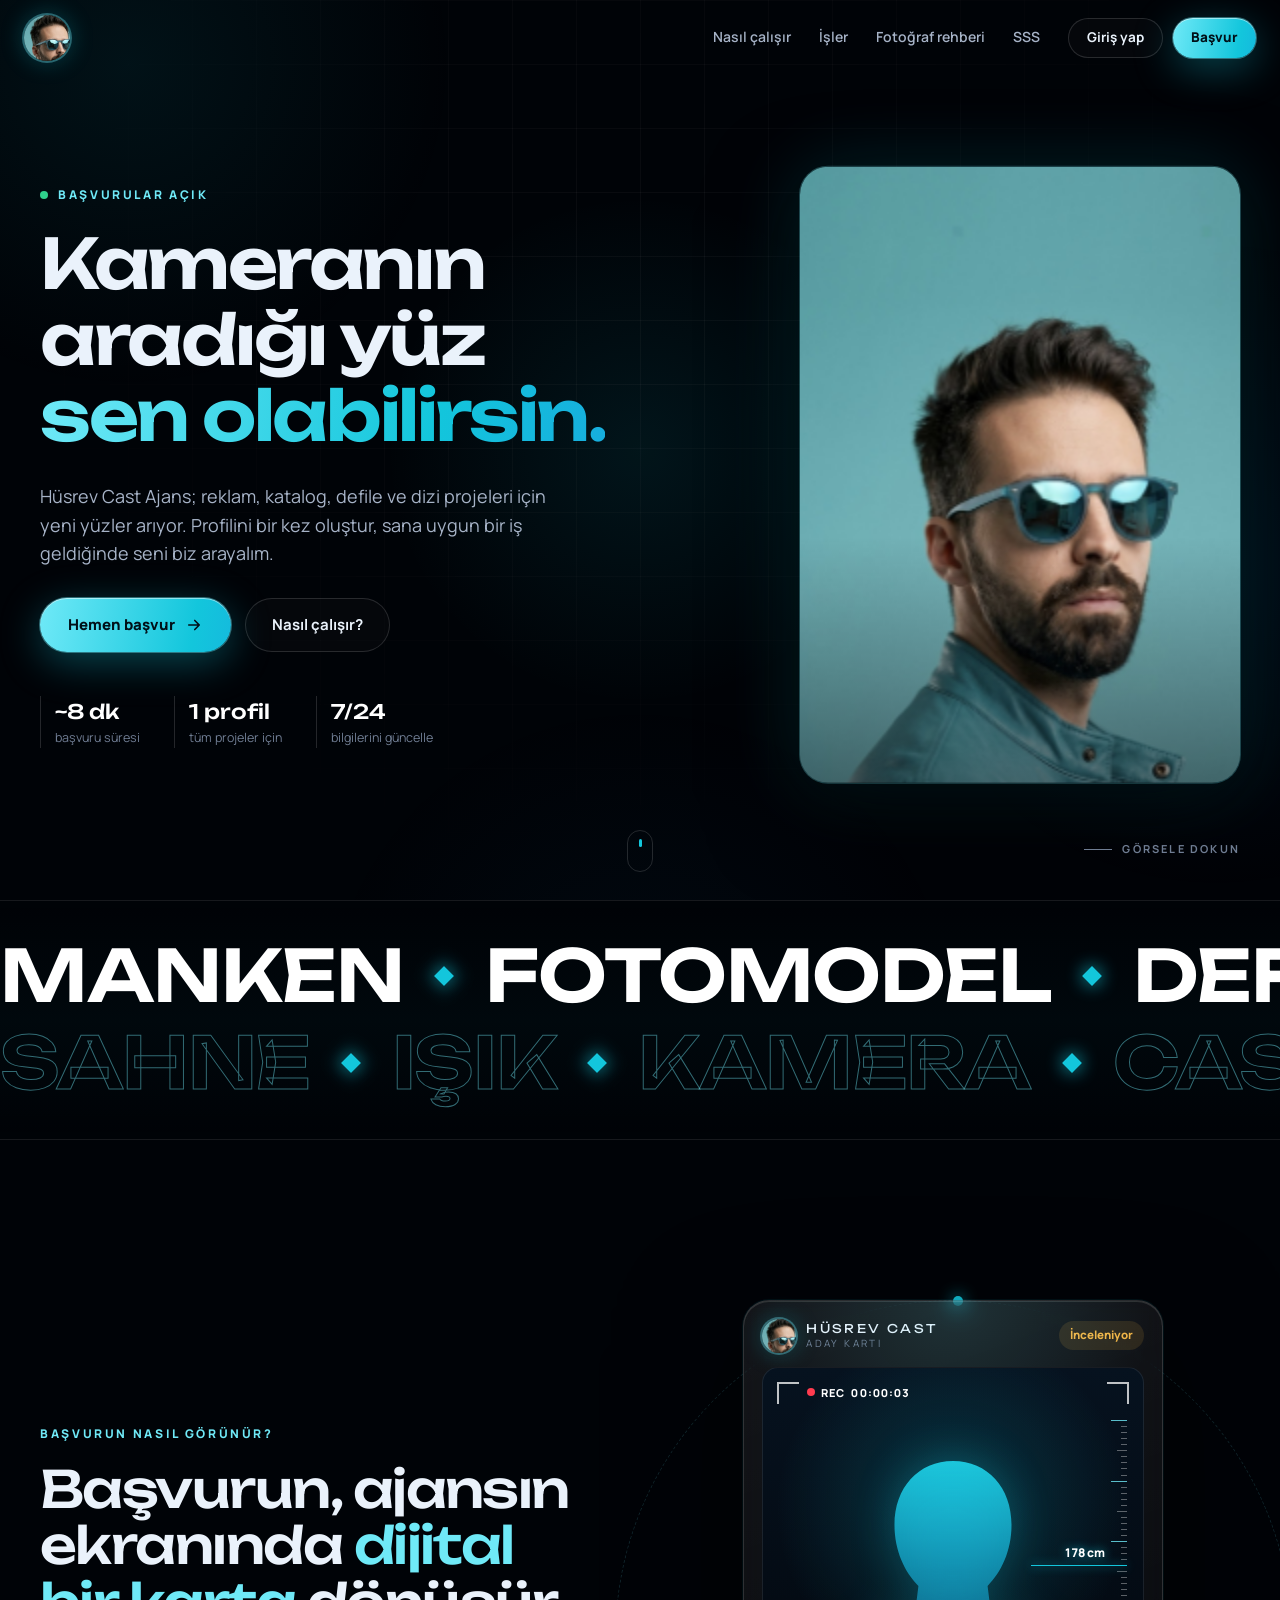
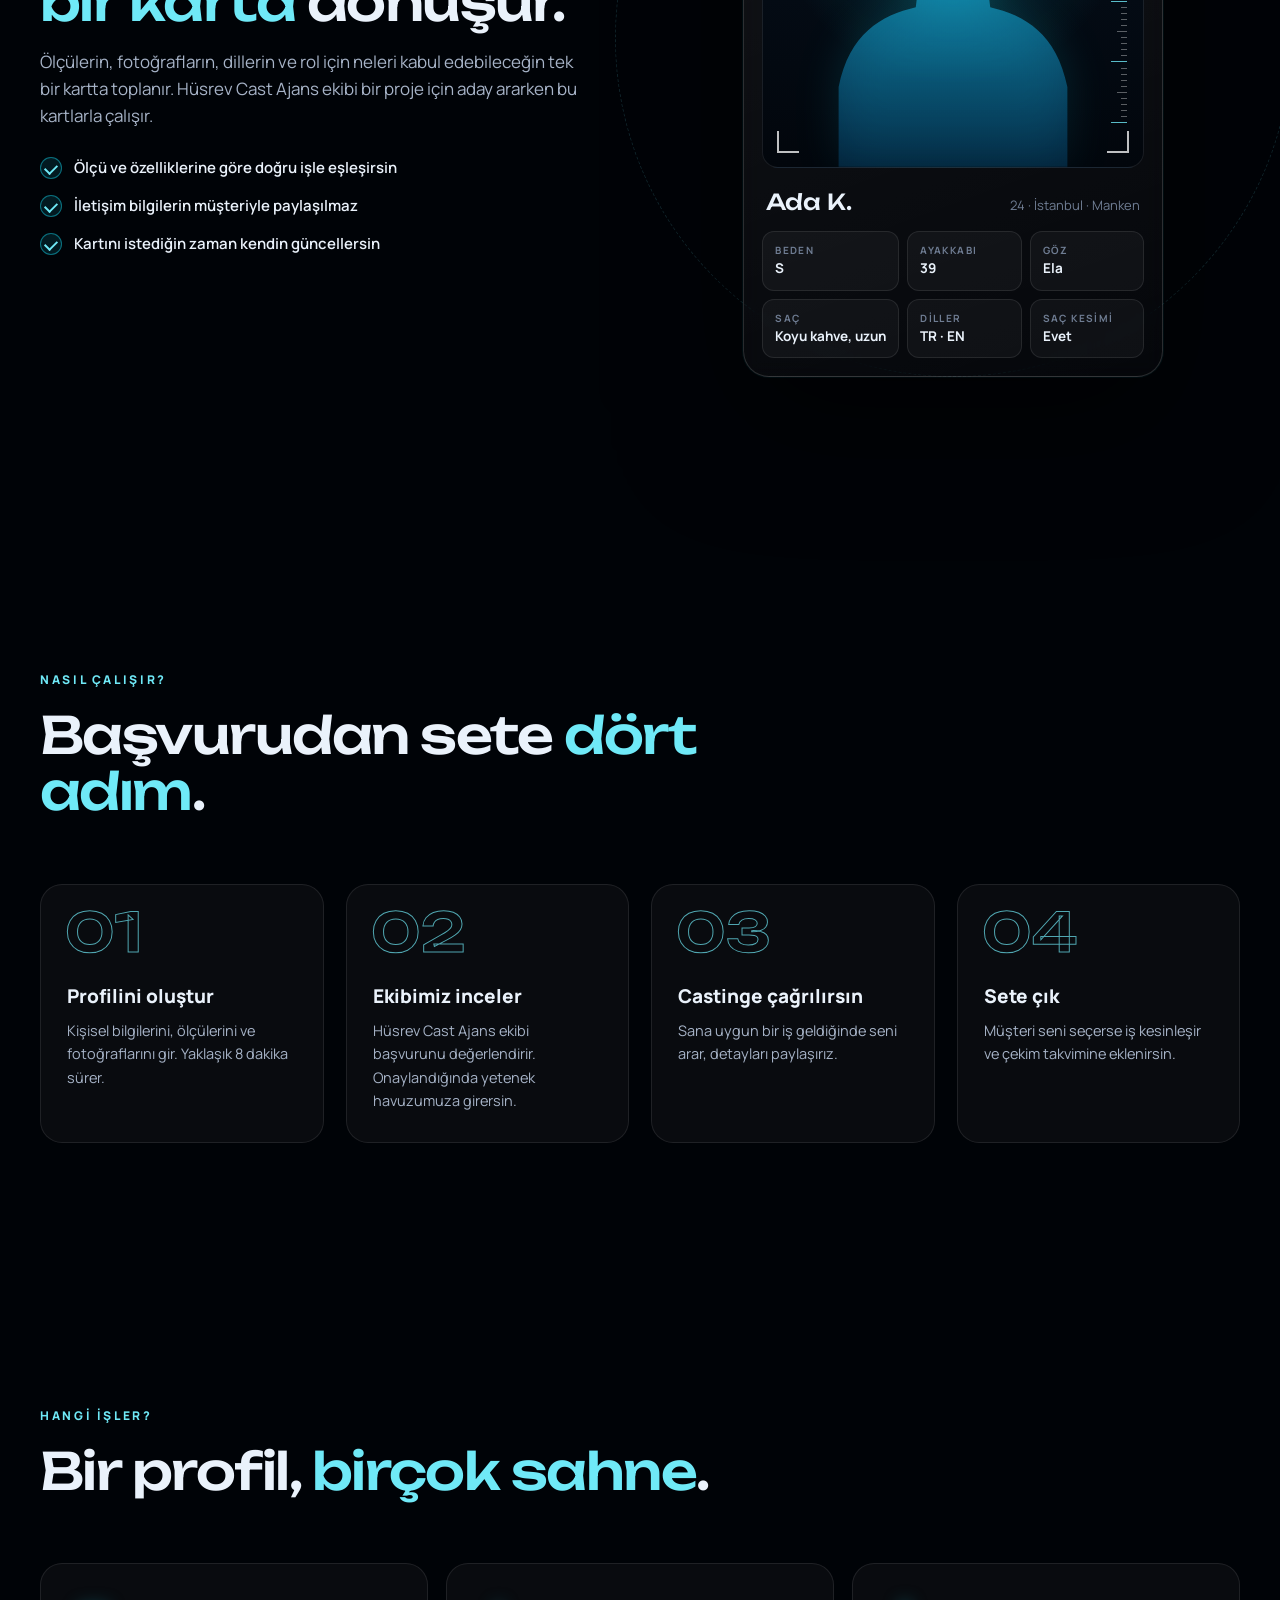
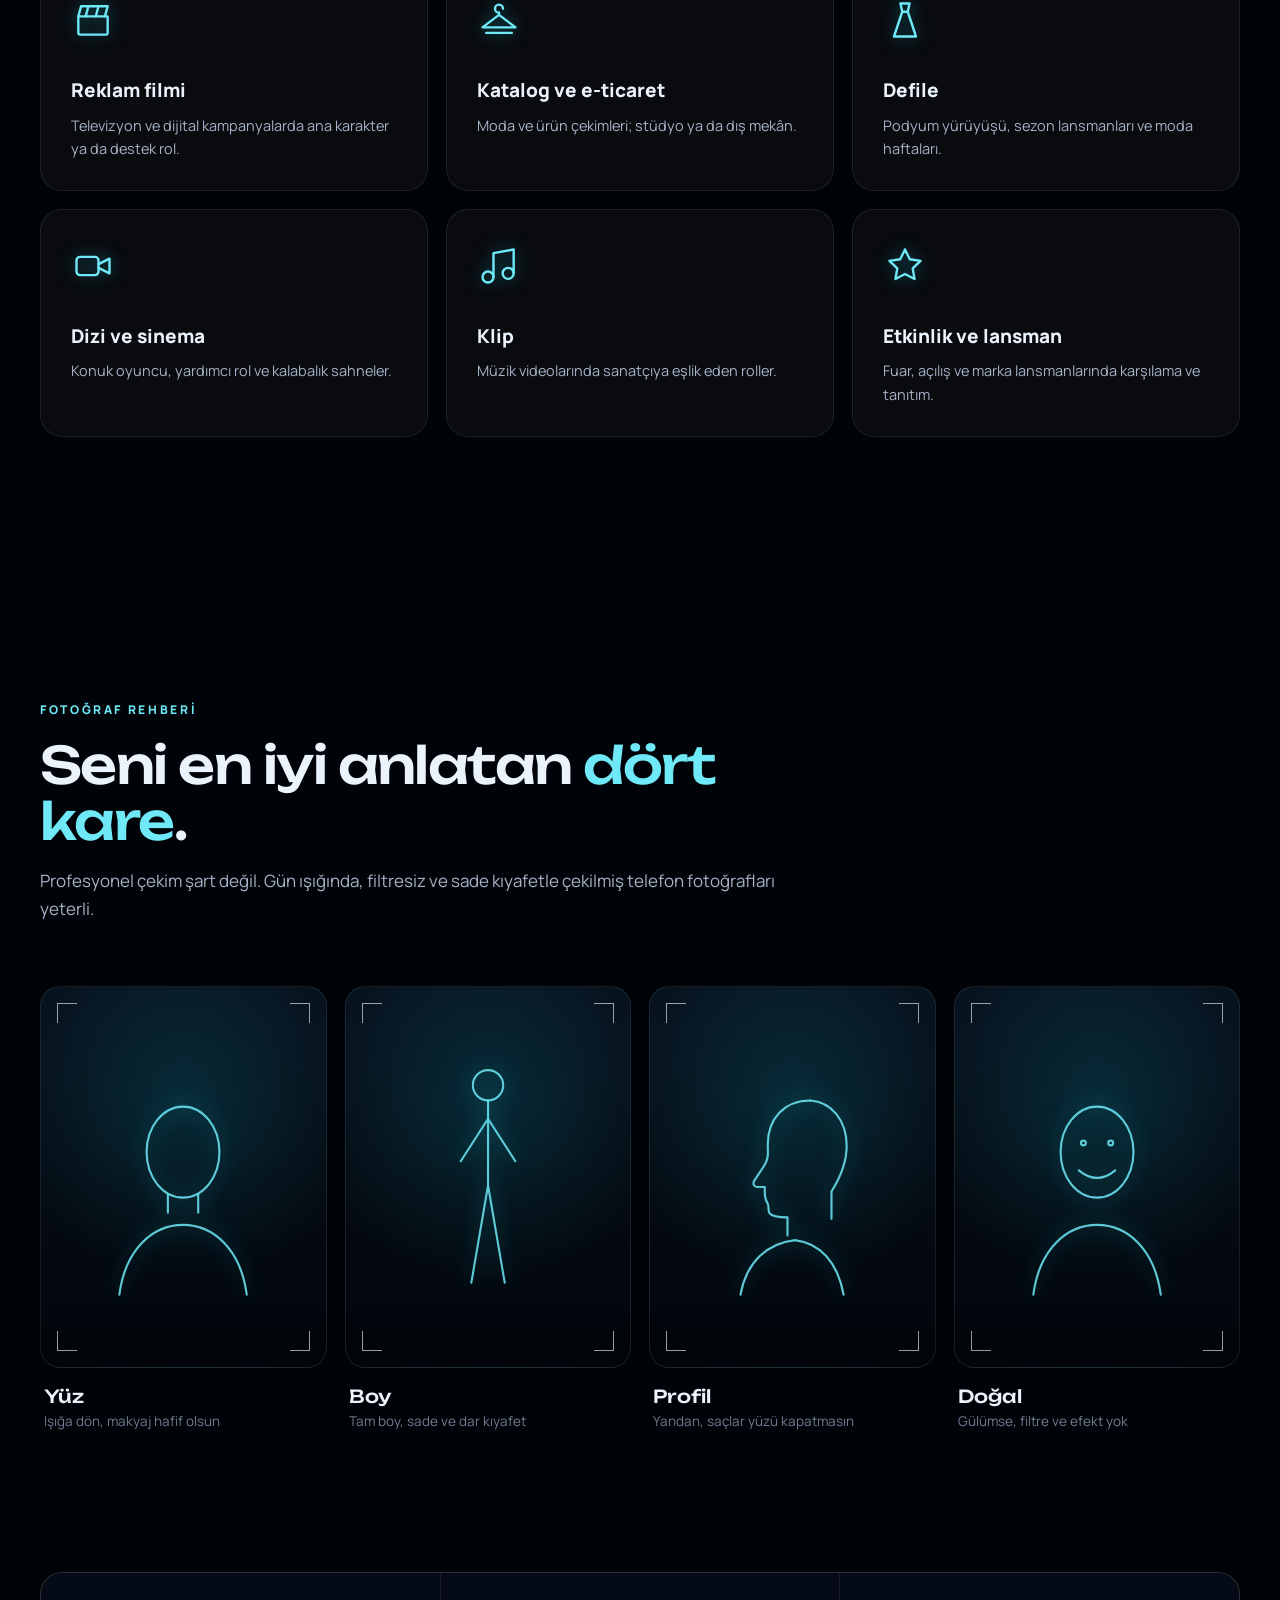
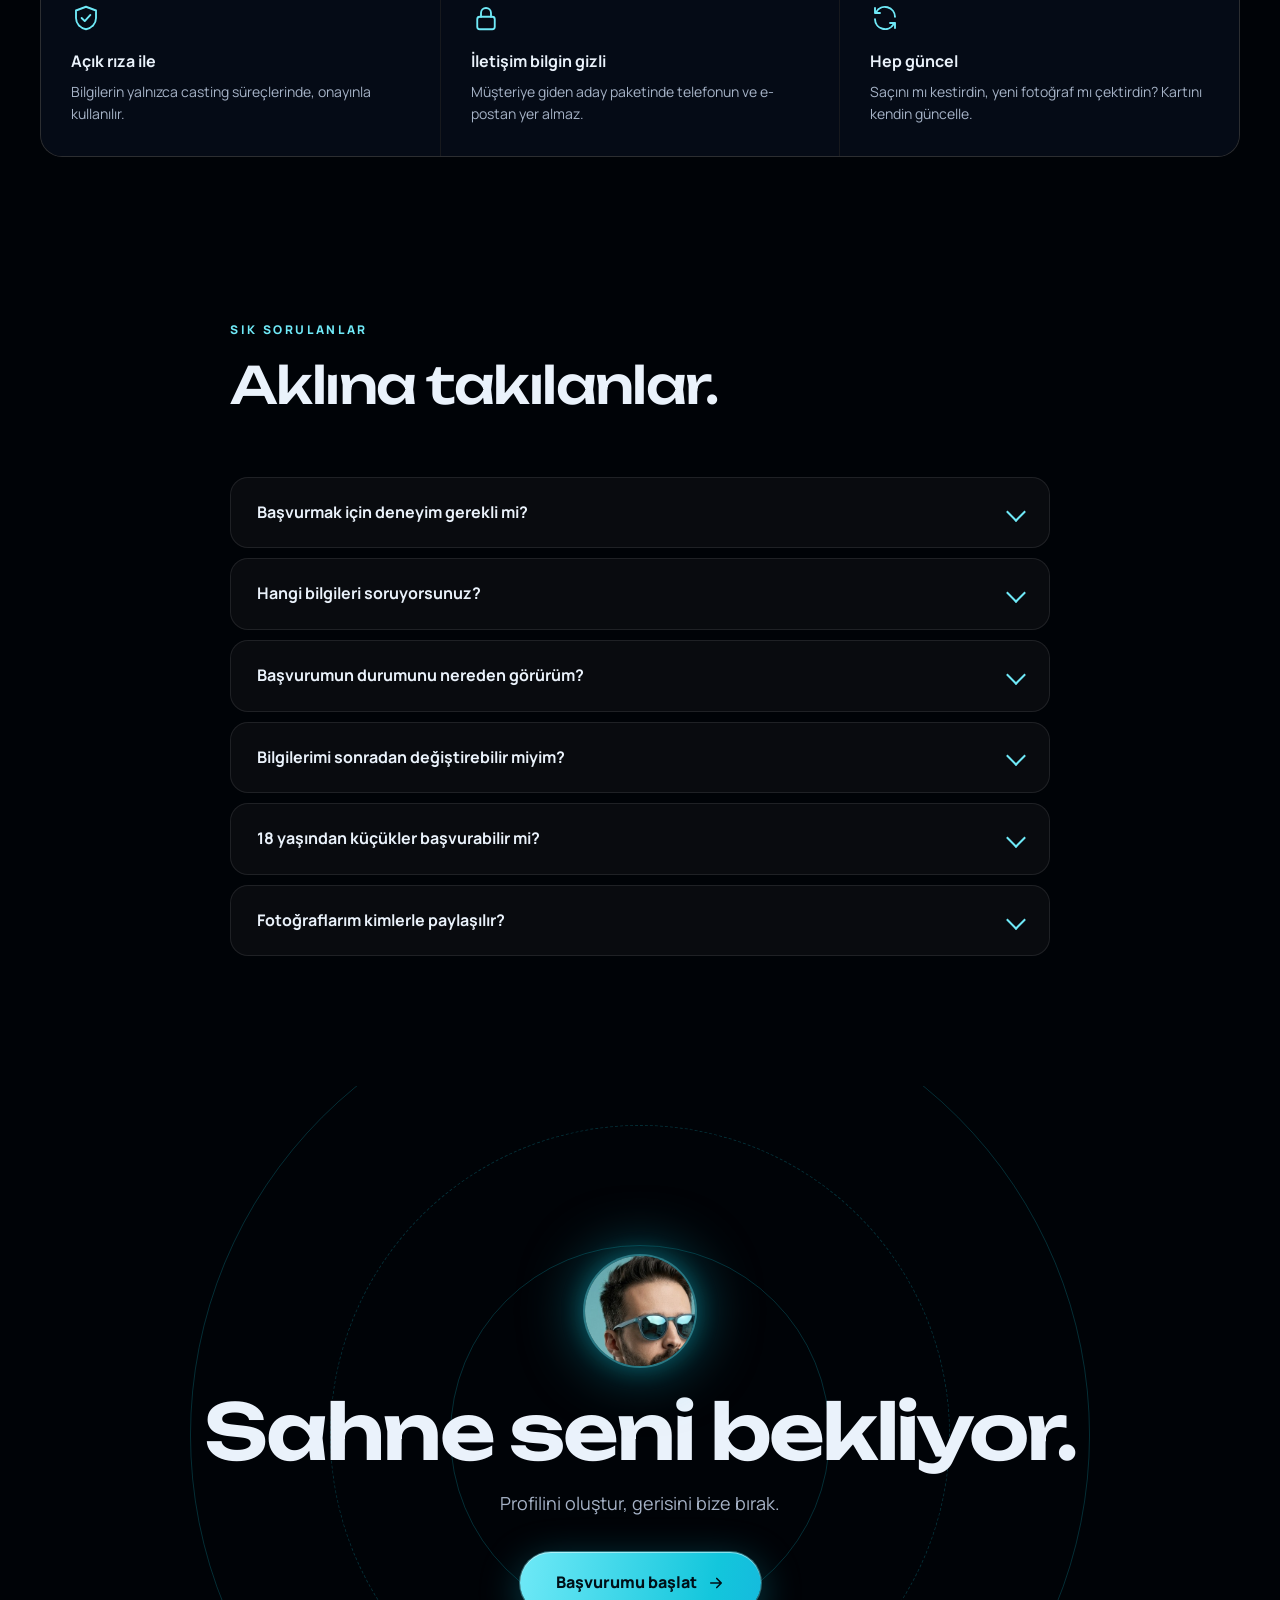
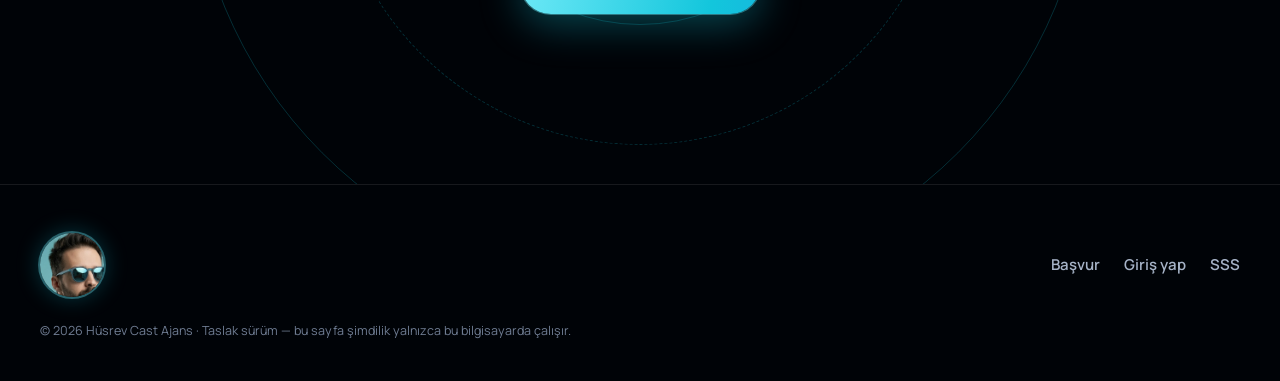
==== aday/index.html @ 007f453b "Doğru site: Hüsrev Cast Ajans paneli ve manken aday sitesi (dalga animasyonlu) Co-Authored-By: Claud" ====
<!doctype html>
<html lang="tr">
<head>
  <meta charset="utf-8">
  <meta name="viewport" content="width=device-width, initial-scale=1">
  <title>Hüsrev Cast Ajans — Manken Başvurusu</title>
  <meta name="description" content="Hüsrev Cast Ajans manken ve yeni yüz başvurusu. Profilini oluştur, uygun iş geldiğinde seni arayalım.">
  <meta name="theme-color" content="#000307">
  <link rel="icon" href="img/ajans-yuz.jpg">
  <link rel="preconnect" href="https://fonts.googleapis.com">
  <link rel="preconnect" href="https://fonts.gstatic.com" crossorigin>
  <link href="https://fonts.googleapis.com/css2?family=Manrope:wght@400;500;600;700;800&family=Unbounded:wght@400;500;600;700&display=swap" rel="stylesheet">
  <link rel="stylesheet" href="aday.css?v=20260926c">
</head>
<body>
  <!-- açılış -->
  <div class="loader" id="loader" aria-hidden="true">
    <div class="loader-mark"><img class="yuz" src="img/ajans-yuz.jpg" alt=""><svg viewBox="0 0 120 120"><circle cx="60" cy="60" r="56"/></svg></div>
    <div class="loader-bar"><i></i></div>
  </div>

  <div class="bg-fx" aria-hidden="true"><i class="blob b1"></i><i class="blob b2"></i><i class="blob b3"></i><i class="grid"></i></div>
  <div class="cursor-glow" id="glow" aria-hidden="true"></div>
  <div class="progress" id="progress" aria-hidden="true"></div>

  <header class="nav" id="nav">
    <a class="nav-logo" href="#/" aria-label="Ana sayfa"><img class="yuz" src="img/ajans-yuz.jpg" alt=""></a>
    <nav class="nav-links" id="navLinks">
      <a href="#/" data-to="nasil">Nasıl çalışır</a>
      <a href="#/" data-to="isler">İşler</a>
      <a href="#/" data-to="rehber">Fotoğraf rehberi</a>
      <a href="#/" data-to="sss">SSS</a>
    </nav>
    <div class="nav-cta">
      <a class="btn-line sm" href="#/giris" id="navGiris">Giriş yap</a>
      <a class="btn-glow sm" href="#/basvur"><span>Başvur</span></a>
      <button class="burger" id="burger" aria-label="Menü"><i></i><i></i></button>
    </div>
  </header>

  <!-- ================= ANA SAYFA ================= -->
  <main id="home">
    <section class="hero" id="top">
      <div class="hero-foto" aria-hidden="true"><canvas id="heroFoto"></canvas></div>
      <div class="hero-inner">
        <div class="hero-text">
          <span class="eyebrow reveal-load" style="--d:.1s"><i class="live"></i> Başvurular açık</span>
          <h1 class="hero-title">
            <span class="ln"><span style="--d:.2s">Kameranın</span></span>
            <span class="ln"><span style="--d:.32s">aradığı yüz</span></span>
            <span class="ln"><span class="grad" style="--d:.44s">sen olabilirsin.</span></span>
          </h1>
          <p class="hero-sub reveal-load" style="--d:.6s">Hüsrev Cast Ajans; reklam, katalog, defile ve dizi projeleri için yeni yüzler arıyor. Profilini bir kez oluştur, sana uygun bir iş geldiğinde seni biz arayalım.</p>
          <div class="hero-cta reveal-load" style="--d:.72s">
            <a class="btn-glow" href="#/basvur"><span>Hemen başvur</span><svg viewBox="0 0 24 24"><path d="M5 12h14M13 6l6 6-6 6"/></svg></a>
            <a class="btn-line" href="#/" data-to="nasil">Nasıl çalışır?</a>
          </div>
          <ul class="hero-meta reveal-load" style="--d:.86s">
            <li><b>~8 dk</b><span>başvuru süresi</span></li>
            <li><b>1 profil</b><span>tüm projeler için</span></li>
            <li><b>7/24</b><span>bilgilerini güncelle</span></li>
          </ul>
        </div>
      </div>
      <div class="hero-hint reveal-load" style="--d:1.2s">Görsele dokun</div>
      <a class="scroll-cue" href="#/" data-to="marq" aria-label="Aşağı kaydır"><span></span></a>
    </section>

    <section class="marq" id="marq" aria-hidden="true">
      <div class="marq-track"><div class="marq-row">MANKEN <i></i> FOTOMODEL <i></i> DEFİLE <i></i> REKLAM <i></i> KATALOG <i></i> KLİP <i></i> YENİ YÜZ <i></i>&nbsp;</div><div class="marq-row">MANKEN <i></i> FOTOMODEL <i></i> DEFİLE <i></i> REKLAM <i></i> KATALOG <i></i> KLİP <i></i> YENİ YÜZ <i></i>&nbsp;</div></div>
      <div class="marq-track rev outline"><div class="marq-row">SAHNE <i></i> IŞIK <i></i> KAMERA <i></i> CASTING <i></i> SET <i></i> KAMPANYA <i></i> PODYUM <i></i>&nbsp;</div><div class="marq-row">SAHNE <i></i> IŞIK <i></i> KAMERA <i></i> CASTING <i></i> SET <i></i> KAMPANYA <i></i> PODYUM <i></i>&nbsp;</div></div>
    </section>

    <!-- Dijital kart gösterisi -->
    <section class="sec card-sec" id="kart">
      <div class="wrap two">
        <div class="sec-text" data-reveal>
          <span class="eyebrow">Başvurun nasıl görünür?</span>
          <h2>Başvurun, ajansın ekranında <em>dijital bir karta</em> dönüşür.</h2>
          <p>Ölçülerin, fotoğrafların, dillerin ve rol için neleri kabul edebileceğin tek bir kartta toplanır. Hüsrev Cast Ajans ekibi bir proje için aday ararken bu kartlarla çalışır.</p>
          <ul class="checks">
            <li><i></i>Ölçü ve özelliklerine göre doğru işle eşleşirsin</li>
            <li><i></i>İletişim bilgilerin müşteriyle paylaşılmaz</li>
            <li><i></i>Kartını istediğin zaman kendin güncellersin</li>
          </ul>
        </div>
        <div class="comp-stage" data-reveal>
          <div class="comp" id="comp" data-tilt>
            <div class="comp-head"><img class="yuz" src="img/ajans-yuz.jpg" alt=""><span>HÜSREV CAST<small>ADAY KARTI</small></span><em class="comp-state" id="compState">İnceleniyor</em></div>
            <div class="comp-view">
              <div class="vf"><i class="c1"></i><i class="c2"></i><i class="c3"></i><i class="c4"></i></div>
              <div class="rec"><i></i>REC <span id="tc">00:00:00</span></div>
              <svg class="comp-sil" viewBox="0 0 200 260" aria-hidden="true">
                <defs><linearGradient id="silg" x1="0" y1="0" x2="0" y2="1"><stop offset="0" stop-color="#1fd6ec" stop-opacity=".9"/><stop offset="1" stop-color="#0a78c2" stop-opacity=".25"/></linearGradient></defs>
                <path id="silPath" d="M100 30c-26 0-44 20-44 48 0 20 8 36 18 46l-2 16c-26 6-50 20-58 60v60h172v-60c-8-40-32-54-58-60l-2-16c10-10 18-26 18-46 0-28-18-48-44-48z" fill="url(#silg)"/>
              </svg>
              <div class="scan"></div>
              <div class="ruler"><div class="ticks"></div><div class="mark" id="rulerMark"><span id="boyTxt">178 cm</span></div></div>
            </div>
            <div class="comp-name"><b id="compName">Ada K.</b><span id="compMeta">24 · İstanbul · Manken</span></div>
            <dl class="comp-attrs" id="compAttrs"></dl>
          </div>
          <div class="comp-orbit" aria-hidden="true"></div>
        </div>
      </div>
    </section>

    <!-- Nasıl çalışır -->
    <section class="sec" id="nasil">
      <div class="wrap">
        <div class="sec-head" data-reveal>
          <span class="eyebrow">Nasıl çalışır?</span>
          <h2>Başvurudan sete <em>dört adım</em>.</h2>
        </div>
        <div class="steps" id="steps">
          <svg class="steps-line" viewBox="0 0 1000 40" preserveAspectRatio="none" aria-hidden="true"><path id="stepsPath" d="M0 20 C 120 0, 200 40, 333 20 S 540 0, 666 20 S 880 40, 1000 20"/></svg>
          <article class="step" data-reveal style="--d:0s"><span class="num">01</span><h3>Profilini oluştur</h3><p>Kişisel bilgilerini, ölçülerini ve fotoğraflarını gir. Yaklaşık 8 dakika sürer.</p></article>
          <article class="step" data-reveal style="--d:.12s"><span class="num">02</span><h3>Ekibimiz inceler</h3><p>Hüsrev Cast Ajans ekibi başvurunu değerlendirir. Onaylandığında yetenek havuzumuza girersin.</p></article>
          <article class="step" data-reveal style="--d:.24s"><span class="num">03</span><h3>Castinge çağrılırsın</h3><p>Sana uygun bir iş geldiğinde seni arar, detayları paylaşırız.</p></article>
          <article class="step" data-reveal style="--d:.36s"><span class="num">04</span><h3>Sete çık</h3><p>Müşteri seni seçerse iş kesinleşir ve çekim takvimine eklenirsin.</p></article>
        </div>
      </div>
    </section>

    <!-- İşler -->
    <section class="sec" id="isler">
      <div class="wrap">
        <div class="sec-head" data-reveal>
          <span class="eyebrow">Hangi işler?</span>
          <h2>Bir profil, <em>birçok sahne</em>.</h2>
        </div>
        <div class="tiles">
          <article class="tile" data-reveal data-spot style="--d:0s"><svg viewBox="0 0 24 24"><path d="M4 10h16v9a1 1 0 0 1-1 1H5a1 1 0 0 1-1-1z"/><path d="M4 10l1.5-5.5 14.5 0L18.5 10M9.5 4.5 8 10M15 4.5 13.5 10"/></svg><h3>Reklam filmi</h3><p>Televizyon ve dijital kampanyalarda ana karakter ya da destek rol.</p></article>
          <article class="tile" data-reveal data-spot style="--d:.08s"><svg viewBox="0 0 24 24"><path d="M12 8a2.2 2.2 0 1 1 2.2-2.2"/><path d="M12 8v1.2L3 16h18l-9-6.8"/><path d="M5 19h14"/></svg><h3>Katalog ve e-ticaret</h3><p>Moda ve ürün çekimleri; stüdyo ya da dış mekân.</p></article>
          <article class="tile" data-reveal data-spot style="--d:.16s"><svg viewBox="0 0 24 24"><path d="M9.5 3h5l-1 4.5 4.5 13.5H6L10.5 7.5z"/><path d="M10.5 7.5h3"/></svg><h3>Defile</h3><p>Podyum yürüyüşü, sezon lansmanları ve moda haftaları.</p></article>
          <article class="tile" data-reveal data-spot style="--d:.24s"><svg viewBox="0 0 24 24"><rect x="3" y="7" width="12" height="10" rx="2"/><path d="M15 11l6-3v8l-6-3"/></svg><h3>Dizi ve sinema</h3><p>Konuk oyuncu, yardımcı rol ve kalabalık sahneler.</p></article>
          <article class="tile" data-reveal data-spot style="--d:.32s"><svg viewBox="0 0 24 24"><path d="M9 18V5l11-2v13"/><circle cx="6" cy="18" r="3"/><circle cx="17" cy="16" r="3"/></svg><h3>Klip</h3><p>Müzik videolarında sanatçıya eşlik eden roller.</p></article>
          <article class="tile" data-reveal data-spot style="--d:.40s"><svg viewBox="0 0 24 24"><path d="M12 3l2.6 5.3 5.9.9-4.3 4.1 1 5.8L12 16.4 6.8 19.1l1-5.8L3.5 9.2l5.9-.9z"/></svg><h3>Etkinlik ve lansman</h3><p>Fuar, açılış ve marka lansmanlarında karşılama ve tanıtım.</p></article>
        </div>
      </div>
    </section>

    <!-- Fotoğraf rehberi -->
    <section class="sec" id="rehber">
      <div class="wrap">
        <div class="sec-head" data-reveal>
          <span class="eyebrow">Fotoğraf rehberi</span>
          <h2>Seni en iyi anlatan <em>dört kare</em>.</h2>
          <p class="lead">Profesyonel çekim şart değil. Gün ışığında, filtresiz ve sade kıyafetle çekilmiş telefon fotoğrafları yeterli.</p>
        </div>
        <div class="frames">
          <figure class="frame" data-reveal style="--d:0s"><div class="shot"><i class="c1"></i><i class="c2"></i><i class="c3"></i><i class="c4"></i>
            <svg viewBox="0 0 120 160"><ellipse cx="60" cy="64" rx="24" ry="30"/><path d="M50 92v12M70 92v12M18 158c4-30 22-46 42-46s38 16 42 46"/></svg></div>
            <figcaption><b>Yüz</b><span>Işığa dön, makyaj hafif olsun</span></figcaption></figure>
          <figure class="frame" data-reveal style="--d:.1s"><div class="shot"><i class="c1"></i><i class="c2"></i><i class="c3"></i><i class="c4"></i>
            <svg viewBox="0 0 120 160"><circle cx="60" cy="20" r="10"/><path d="M60 30v56M60 42 42 70M60 42l18 28M60 86l-11 64M60 86l11 64"/></svg></div>
            <figcaption><b>Boy</b><span>Tam boy, sade ve dar kıyafet</span></figcaption></figure>
          <figure class="frame" data-reveal style="--d:.2s"><div class="shot"><i class="c1"></i><i class="c2"></i><i class="c3"></i><i class="c4"></i>
            <svg viewBox="0 0 120 160"><path d="M72 30c-17 0-28 12-28 29 0 6 1 9-3 15l-6 9c-1 2 0 4 2 4h5c0 5 0 8 2 11 1 2 0 4 1 6 2 3 8 3 12 3v12"/><path d="M72 30c14 1 24 13 24 30 0 12-5 22-10 30v18"/><path d="M26 158c4-22 18-34 36-36 16 2 28 14 32 36"/></svg></div>
            <figcaption><b>Profil</b><span>Yandan, saçlar yüzü kapatmasın</span></figcaption></figure>
          <figure class="frame" data-reveal style="--d:.3s"><div class="shot"><i class="c1"></i><i class="c2"></i><i class="c3"></i><i class="c4"></i>
            <svg viewBox="0 0 120 160"><ellipse cx="60" cy="64" rx="24" ry="30"/><path d="M48 76q12 10 24 0"/><circle cx="51" cy="58" r="1.6"/><circle cx="69" cy="58" r="1.6"/><path d="M18 158c4-30 22-46 42-46s38 16 42 46"/></svg></div>
            <figcaption><b>Doğal</b><span>Gülümse, filtre ve efekt yok</span></figcaption></figure>
        </div>
      </div>
    </section>

    <!-- Güven bandı -->
    <section class="trust" data-reveal>
      <div class="wrap trust-in">
        <div><svg viewBox="0 0 24 24"><path d="M12 3l8 3v6c0 4.5-3.4 8-8 9-4.6-1-8-4.5-8-9V6z"/><path d="M8.5 12l2.5 2.5 4.5-5"/></svg><b>Açık rıza ile</b><span>Bilgilerin yalnızca casting süreçlerinde, onayınla kullanılır.</span></div>
        <div><svg viewBox="0 0 24 24"><rect x="5" y="11" width="14" height="10" rx="2"/><path d="M8 11V8a4 4 0 0 1 8 0v3"/></svg><b>İletişim bilgin gizli</b><span>Müşteriye giden aday paketinde telefonun ve e-postan yer almaz.</span></div>
        <div><svg viewBox="0 0 24 24"><path d="M20 11a8 8 0 0 0-14.9-3.9L4 8M4 4v4h4M4 13a8 8 0 0 0 14.9 3.9L20 16M20 20v-4h-4"/></svg><b>Hep güncel</b><span>Saçını mı kestirdin, yeni fotoğraf mı çektirdin? Kartını kendin güncelle.</span></div>
      </div>
    </section>

    <!-- SSS -->
    <section class="sec" id="sss">
      <div class="wrap narrow">
        <div class="sec-head" data-reveal>
          <span class="eyebrow">Sık sorulanlar</span>
          <h2>Aklına takılanlar.</h2>
        </div>
        <div class="faq" data-reveal>
          <details><summary>Başvurmak için deneyim gerekli mi?</summary><p>Hayır. Formda daha önce rol aldığın yapımları soruyoruz ama boş bırakabilirsin. Yeni yüzler de başvurabilir.</p></details>
          <details><summary>Hangi bilgileri soruyorsunuz?</summary><p>Kişisel bilgilerin, boy, kilo, beden gibi ölçülerin, eğitimin, oyunculuk geçmişin ve bir rol için neleri kabul edebileceğin (saç kesimi, boya, gece çekimi gibi). Son olarak fotoğraflarını yüklersin.</p></details>
          <details><summary>Başvurumun durumunu nereden görürüm?</summary><p>Başvuru sırasında bir şifre belirlersin. E-posta adresin ve şifrenle giriş yaparak başvurunun durumunu görebilirsin.</p></details>
          <details><summary>Bilgilerimi sonradan değiştirebilir miyim?</summary><p>Evet. Giriş yaptıktan sonra “Bilgilerimi güncelle” ile ölçülerini, fotoğraflarını ve diğer cevaplarını istediğin zaman değiştirebilirsin.</p></details>
          <details><summary>18 yaşından küçükler başvurabilir mi?</summary><p>18 yaşından küçük adaylar için veli ya da vasi onayı gerekir. Bu adım yakında forma eklenecek.</p></details>
          <details><summary>Fotoğraflarım kimlerle paylaşılır?</summary><p>Fotoğrafların Hüsrev Cast Ajans ekibi tarafından görülür. Seni bir proje için önerdiğimizde, ilgili yapım şirketine giden aday paketinde yer alır.</p></details>
        </div>
      </div>
    </section>

    <!-- Kapanış -->
    <section class="final" id="final">
      <div class="final-rings" aria-hidden="true"><i></i><i></i><i></i></div>
      <div class="final-in" data-reveal>
        <img class="final-mark yuz" src="img/ajans-yuz.jpg" alt="">
        <h2>Sahne seni bekliyor.</h2>
        <p>Profilini oluştur, gerisini bize bırak.</p>
        <a class="btn-glow big" href="#/basvur"><span>Başvurumu başlat</span><svg viewBox="0 0 24 24"><path d="M5 12h14M13 6l6 6-6 6"/></svg></a>
      </div>
    </section>

    <footer class="foot">
      <div class="wrap foot-in">
        <img src="img/ajans-yuz.jpg" alt="" class="foot-logo yuz">
        <nav><a href="#/basvur">Başvur</a><a href="#/giris">Giriş yap</a><a href="#/" data-to="sss">SSS</a></nav>
        <small>© 2026 Hüsrev Cast Ajans · Taslak sürüm — bu sayfa şimdilik yalnızca bu bilgisayarda çalışır.</small>
      </div>
    </footer>
  </main>

  <!-- ================= ALT SAYFALAR (başvuru, giriş, başvurum) ================= -->
  <main id="page" hidden></main>

  <div id="toasts" aria-live="polite"></div>

  <script src="../js/core.js?v=20260926c"></script>
  <script src="../js/store.js?v=20260926c"></script>
  <script src="../js/ui.js?v=20260926c"></script>
  <script src="../js/form.js?v=20260926c"></script>
  <script src="../js/dalga.js?v=20260926c"></script>
  <script src="aday.js?v=20260926c"></script>
</body>
</html>
---- aday/aday.css ----
/* Hüsrev Cast Ajans — Manken aday sitesi. Zemin logonun siyahı (#000307), vurgular logonun camgöbeği ve mavisi. */
:root {
  --bg: #000307;
  --bg-2: #050b16;
  --panel: rgba(255, 255, 255, .035);
  --panel-2: rgba(255, 255, 255, .06);
  --line: rgba(255, 255, 255, .09);
  --line-2: rgba(255, 255, 255, .14);
  --text: #eaf2fb;
  --text-2: #a6b3c7;
  --muted: #6f7d93;
  --cyan: #13c6dc;
  --cyan-2: #6fe9f7;
  --blue: #0a78c2;
  --blue-3: #1b8fe0;
  --green: #2fd18c;
  --amber: #f3b545;
  --red: #ff6b78;
  --grad: linear-gradient(100deg, #6fe9f7 0%, #13c6dc 35%, #1b8fe0 70%, #6fe9f7 100%);
  --display: 'Unbounded', 'Manrope', system-ui, sans-serif;
  --font: 'Manrope', system-ui, -apple-system, 'Segoe UI', Roboto, sans-serif;
  --ease: cubic-bezier(.2, .8, .2, 1);
}
* { box-sizing: border-box; }
[hidden] { display: none !important; }
html { scroll-behavior: auto; }
html, body { margin: 0; }
body { background: var(--bg); color: var(--text); font-family: var(--font); font-size: 15px; line-height: 1.6; -webkit-font-smoothing: antialiased; overflow-x: hidden; }
a { color: var(--cyan-2); text-decoration: none; }
img { display: block; max-width: 100%; }
button, input, select, textarea { font: inherit; color: inherit; }
h1, h2, h3 { margin: 0; font-weight: 600; }
p { margin: 0 0 1em; }
::selection { background: rgba(19, 198, 220, .35); color: #fff; }
.grad { background: var(--grad); background-size: 200% 100%; -webkit-background-clip: text; background-clip: text; color: transparent; animation: shine 6s linear infinite; }
@keyframes shine { to { background-position: -200% 0; } }
em { font-style: normal; color: var(--cyan-2); }
.wrap { width: min(1200px, 100% - 48px); margin: 0 auto; }
.wrap.narrow { width: min(820px, 100% - 48px); }
.muted { color: var(--muted); }

/* ---------- açılış ---------- */
.loader { position: fixed; inset: 0; z-index: 100; background: var(--bg); display: flex; flex-direction: column; align-items: center; justify-content: center; gap: 28px; transition: opacity .7s var(--ease), visibility .7s; }
body.ready .loader { opacity: 0; visibility: hidden; }
.loader-mark { position: relative; width: 120px; height: 120px; }
.loader-mark img { position: absolute; inset: 18px; width: 84px; animation: pulse 1.4s ease-in-out infinite; }
.loader-mark svg { position: absolute; inset: 0; animation: spin 1.1s linear infinite; }
.loader-mark circle { fill: none; stroke: var(--cyan); stroke-width: 2; stroke-dasharray: 90 260; stroke-linecap: round; filter: drop-shadow(0 0 6px var(--cyan)); }
.loader-bar { width: 160px; height: 2px; background: var(--line); border-radius: 2px; overflow: hidden; }
.loader-bar i { display: block; height: 100%; width: 40%; background: var(--grad); animation: load 1s var(--ease) infinite; }
@keyframes load { from { transform: translateX(-100%); } to { transform: translateX(260%); } }
@keyframes spin { to { transform: rotate(360deg); } }
@keyframes pulse { 50% { opacity: .55; transform: scale(.94); } }

/* ---------- arka plan ---------- */
.bg-fx { position: fixed; inset: 0; z-index: -1; overflow: hidden; pointer-events: none; }
.blob { position: absolute; width: 60vmax; height: 60vmax; border-radius: 50%; opacity: .5; }
.b1 { background: radial-gradient(circle, rgba(19, 198, 220, .16), transparent 60%); left: -20vmax; top: -25vmax; animation: drift1 26s ease-in-out infinite alternate; }
.b2 { background: radial-gradient(circle, rgba(10, 120, 194, .18), transparent 60%); right: -25vmax; top: 20vh; animation: drift2 32s ease-in-out infinite alternate; }
.b3 { background: radial-gradient(circle, rgba(27, 143, 224, .10), transparent 60%); left: 20vw; bottom: -40vmax; animation: drift1 38s ease-in-out infinite alternate-reverse; }
@keyframes drift1 { to { transform: translate(12vw, 10vh) scale(1.1); } }
@keyframes drift2 { to { transform: translate(-10vw, -8vh) scale(.92); } }
.bg-fx .grid { position: absolute; inset: 0; background-image: linear-gradient(rgba(255,255,255,.035) 1px, transparent 1px), linear-gradient(90deg, rgba(255,255,255,.035) 1px, transparent 1px); background-size: 64px 64px; -webkit-mask-image: radial-gradient(ellipse at 50% 30%, #000 10%, transparent 70%); mask-image: radial-gradient(ellipse at 50% 30%, #000 10%, transparent 70%); }
.cursor-glow { position: fixed; left: 0; top: 0; width: 600px; height: 600px; border-radius: 50%; pointer-events: none; z-index: 0; background: radial-gradient(circle, rgba(19, 198, 220, .09), transparent 60%); mix-blend-mode: screen; }
.progress { position: fixed; left: 0; top: 0; right: 0; height: 2px; z-index: 60; transform-origin: 0 50%; transform: scaleX(0); background: var(--grad); box-shadow: 0 0 12px var(--cyan); }

/* ---------- butonlar ---------- */
.btn-glow { position: relative; display: inline-flex; align-items: center; justify-content: center; gap: 10px; height: 54px; padding: 0 28px; border: 0; border-radius: 999px; cursor: pointer; font-weight: 800; font-size: 15px; color: #001018; background: linear-gradient(100deg, #6fe9f7, #13c6dc 45%, #1b8fe0); background-size: 180% 100%; box-shadow: 0 0 0 1px rgba(111, 233, 247, .4), 0 10px 40px rgba(19, 198, 220, .35), inset 0 1px 0 rgba(255,255,255,.5); transition: transform .25s var(--ease), box-shadow .25s, background-position .6s var(--ease); overflow: hidden; isolation: isolate; }
.btn-glow::after { content: ''; position: absolute; inset: 0; background: linear-gradient(110deg, transparent 30%, rgba(255,255,255,.55) 50%, transparent 70%); transform: translateX(-120%); transition: transform .9s var(--ease); z-index: -1; }
.btn-glow:hover { transform: translateY(-2px); background-position: 100% 0; box-shadow: 0 0 0 1px rgba(111, 233, 247, .6), 0 16px 50px rgba(19, 198, 220, .5), inset 0 1px 0 rgba(255,255,255,.5); color: #001018; }
.btn-glow:hover::after { transform: translateX(120%); }
.btn-glow svg { width: 18px; height: 18px; fill: none; stroke: currentColor; stroke-width: 2.2; stroke-linecap: round; stroke-linejoin: round; transition: transform .25s var(--ease); }
.btn-glow:hover svg { transform: translateX(4px); }
.btn-glow.sm { height: 40px; padding: 0 18px; font-size: 13.5px; }
.btn-glow.big { height: 62px; padding: 0 36px; font-size: 16px; }
.btn-glow.wide { width: 100%; }
.btn-line { display: inline-flex; align-items: center; justify-content: center; height: 54px; padding: 0 26px; border-radius: 999px; border: 1px solid var(--line-2); background: rgba(255,255,255,.02); color: var(--text); font-weight: 700; cursor: pointer; transition: border-color .2s, background .2s; }
.btn-line:hover { border-color: rgba(111, 233, 247, .55); background: rgba(19, 198, 220, .06); color: #fff; }
.btn-line.sm { height: 40px; padding: 0 18px; font-size: 13.5px; }
:focus-visible { outline: 2px solid var(--cyan-2); outline-offset: 3px; }

/* ---------- üst menü ---------- */
.nav { position: fixed; top: 0; left: 0; right: 0; z-index: 50; display: flex; align-items: center; gap: 28px; height: 76px; padding: 0 max(24px, calc((100vw - 1240px) / 2)); transition: background .3s, height .3s, border-color .3s; border-bottom: 1px solid transparent; }
.nav.solid { background: rgba(0, 3, 7, .72); backdrop-filter: blur(14px) saturate(1.3); -webkit-backdrop-filter: blur(14px) saturate(1.3); border-color: var(--line); height: 66px; }
.nav-logo img { width: 176px; height: auto; }
.nav-links { display: flex; gap: 28px; margin-left: auto; }
.nav-links a { color: var(--text-2); font-weight: 600; font-size: 14px; position: relative; }
.nav-links a::after { content: ''; position: absolute; left: 0; right: 0; bottom: -6px; height: 1px; background: var(--cyan); transform: scaleX(0); transition: transform .3s var(--ease); }
.nav-links a:hover { color: #fff; }
.nav-links a:hover::after { transform: scaleX(1); }
.nav-cta { display: flex; align-items: center; gap: 10px; }
.burger { display: none; width: 42px; height: 42px; border: 1px solid var(--line-2); border-radius: 12px; background: transparent; cursor: pointer; flex-direction: column; justify-content: center; align-items: center; gap: 6px; }
.burger i { width: 18px; height: 1.5px; background: #fff; transition: transform .3s; }
.menu-open .burger i:first-child { transform: translateY(3.75px) rotate(45deg); }
.menu-open .burger i:last-child { transform: translateY(-3.75px) rotate(-45deg); }

/* ---------- HERO ---------- */
.hero { position: relative; min-height: 100vh; min-height: 100svh; display: flex; align-items: center; overflow: hidden; cursor: default; }
#heroCanvas { position: absolute; inset: 0; width: 100%; height: 100%; }
.hero-inner { position: relative; z-index: 2; width: min(1200px, 100% - 48px); margin: 0 auto; padding: 120px 0 90px; pointer-events: none; }
.hero-text { max-width: 720px; pointer-events: auto; }
.eyebrow { display: inline-flex; align-items: center; gap: 10px; font-size: 12px; font-weight: 800; letter-spacing: .22em; text-transform: uppercase; color: var(--cyan-2); }
.live { width: 8px; height: 8px; border-radius: 50%; background: var(--green); box-shadow: 0 0 0 0 rgba(47, 209, 140, .6); animation: live 1.8s infinite; }
@keyframes live { 70% { box-shadow: 0 0 0 10px rgba(47, 209, 140, 0); } 100% { box-shadow: 0 0 0 0 rgba(47, 209, 140, 0); } }
.hero-title { font-family: var(--display); font-weight: 600; font-size: clamp(38px, 5.4vw, 76px); line-height: 1.04; letter-spacing: -.035em; margin: 22px 0 26px; }
.hero-title .ln { display: block; overflow: hidden; padding-bottom: .06em; }
.hero-title .ln > span { display: inline-block; transform: translateY(110%); transition: transform 1.1s var(--ease) var(--d); }
body.ready .hero-title .ln > span { transform: none; }
.reveal-load { opacity: 0; transform: translateY(18px); transition: opacity .9s var(--ease) var(--d), transform .9s var(--ease) var(--d); }
body.ready .reveal-load { opacity: 1; transform: none; }
.hero-sub { font-size: 18px; color: var(--text-2); max-width: 520px; }
.hero-cta { display: flex; flex-wrap: wrap; gap: 14px; margin: 30px 0 44px; }
.hero-meta { list-style: none; display: flex; gap: 34px; padding: 0; margin: 0; }
.hero-meta li { display: flex; flex-direction: column; padding-left: 14px; border-left: 1px solid var(--line-2); }
.hero-meta b { font-family: var(--display); font-weight: 500; font-size: 20px; color: #fff; }
.hero-meta span { font-size: 12.5px; color: var(--muted); }
.hero-hint { position: absolute; z-index: 2; right: max(24px, calc((100vw - 1200px) / 2)); bottom: 42px; font-size: 11px; font-weight: 700; letter-spacing: .2em; text-transform: uppercase; color: var(--muted); display: flex; align-items: center; gap: 10px; transition: opacity .5s; }
.hero-hint::before { content: ''; width: 28px; height: 1px; background: var(--muted); }
.hero-hint.gone { opacity: 0 !important; }
.scroll-cue { position: absolute; z-index: 2; left: 50%; bottom: 28px; width: 26px; height: 42px; margin-left: -13px; border: 1.5px solid var(--line-2); border-radius: 14px; }
.scroll-cue span { position: absolute; left: 50%; top: 8px; width: 3px; height: 8px; margin-left: -1.5px; border-radius: 3px; background: var(--cyan); animation: cue 1.8s var(--ease) infinite; }
@keyframes cue { 0% { opacity: 0; transform: translateY(0); } 30% { opacity: 1; } 100% { opacity: 0; transform: translateY(14px); } }

/* ---------- akan yazı ---------- */
.marq { padding: 36px 0; border-top: 1px solid var(--line); border-bottom: 1px solid var(--line); overflow: hidden; background: linear-gradient(180deg, transparent, rgba(19,198,220,.03), transparent); }
.marq-track { display: flex; width: max-content; animation: marq 38s linear infinite; }
.marq-track.rev { animation-direction: reverse; animation-duration: 46s; margin-top: 8px; }
.marq-row { display: flex; align-items: center; gap: 34px; padding-right: 34px; font-family: var(--display); font-weight: 600; font-size: clamp(34px, 5.6vw, 76px); letter-spacing: -.02em; white-space: nowrap; line-height: 1.1; color: #fff; }
.marq-track.outline .marq-row { color: transparent; -webkit-text-stroke: 1px rgba(111, 233, 247, .45); }
.marq-row i { width: 14px; height: 14px; background: var(--cyan); transform: rotate(45deg); box-shadow: 0 0 18px var(--cyan); flex: none; }
.marq:hover .marq-track { animation-play-state: paused; }
@keyframes marq { to { transform: translateX(-50%); } }

/* ---------- bölümler ---------- */
.sec { position: relative; padding: 130px 0; }
.sec-head { max-width: 760px; margin-bottom: 64px; }
.sec h2, .sec-text h2 { font-family: var(--display); font-weight: 500; font-size: clamp(30px, 4vw, 52px); line-height: 1.1; letter-spacing: -.03em; margin: 16px 0 18px; }
.lead, .sec-text p { color: var(--text-2); font-size: 17px; }
[data-reveal] { opacity: 0; transform: translateY(34px); transition: opacity 1s var(--ease) var(--d, 0s), transform 1s var(--ease) var(--d, 0s); }
[data-reveal].in { opacity: 1; transform: none; }
.two { display: grid; grid-template-columns: 1fr 1.05fr; gap: 80px; align-items: center; }
.checks { list-style: none; padding: 0; margin: 26px 0 0; display: flex; flex-direction: column; gap: 14px; }
.checks li { display: flex; gap: 12px; align-items: center; font-weight: 600; }
.checks i { width: 22px; height: 22px; border-radius: 50%; flex: none; background: rgba(19,198,220,.12); box-shadow: inset 0 0 0 1px rgba(19,198,220,.5); position: relative; }
.checks i::after { content: ''; position: absolute; left: 7px; top: 5px; width: 6px; height: 10px; border: solid var(--cyan-2); border-width: 0 2px 2px 0; transform: rotate(45deg); }

/* ---------- dijital kart ---------- */
.comp-stage { position: relative; display: grid; place-items: center; padding: 30px 0; }
.comp-orbit { position: absolute; width: 118%; aspect-ratio: 1; border-radius: 50%; border: 1px dashed rgba(111, 233, 247, .15); animation: spin 60s linear infinite; z-index: -1; }
.comp-orbit::before { content: ''; position: absolute; top: -5px; left: 50%; width: 10px; height: 10px; border-radius: 50%; background: var(--cyan); box-shadow: 0 0 16px var(--cyan); }
.comp { --gx: 50%; --gy: 0%; position: relative; width: min(420px, 100%); padding: 18px; border-radius: 26px; background: linear-gradient(160deg, rgba(255,255,255,.08), rgba(255,255,255,.02)); border: 1px solid var(--line-2); box-shadow: 0 40px 120px rgba(0,0,0,.6), 0 0 0 1px rgba(19,198,220,.08), inset 0 1px 0 rgba(255,255,255,.12); backdrop-filter: blur(10px); transition: transform .5s var(--ease); transform-style: preserve-3d; }
.comp::before { content: ''; position: absolute; inset: 0; border-radius: inherit; background: radial-gradient(500px circle at var(--gx) var(--gy), rgba(111, 233, 247, .14), transparent 40%); pointer-events: none; }
.comp-head { display: flex; align-items: center; gap: 10px; margin-bottom: 14px; }
.comp-head img { width: 34px; }
.comp-head span { font-family: var(--display); font-size: 12px; letter-spacing: .2em; display: flex; flex-direction: column; line-height: 1.2; }
.comp-head small { font-family: var(--font); font-size: 10px; color: var(--muted); letter-spacing: .24em; }
.comp-state { margin-left: auto; font-size: 11.5px; font-weight: 800; padding: 5px 11px; border-radius: 999px; background: rgba(243, 181, 69, .12); color: var(--amber); transition: background .3s, color .3s; }
.comp-state.s1 { background: rgba(47, 209, 140, .12); color: var(--green); }
.comp-state.s2 { background: rgba(19, 198, 220, .14); color: var(--cyan-2); }
.comp-view { position: relative; aspect-ratio: 4 / 4.2; border-radius: 16px; overflow: hidden; background: radial-gradient(circle at 50% 35%, rgba(19,198,220,.22), transparent 55%), linear-gradient(180deg, #06121f, #02060c); border: 1px solid var(--line); }
.comp-sil { position: absolute; left: 50%; bottom: 0; width: 70%; transform: translateX(-50%); filter: drop-shadow(0 0 22px rgba(19,198,220,.35)); }
.comp.swap .comp-sil { animation: silIn .9s var(--ease); }
@keyframes silIn { from { opacity: 0; transform: translateX(-50%) translateY(14px) scale(.97); } }
.vf i { position: absolute; width: 22px; height: 22px; border: 2px solid rgba(255,255,255,.75); z-index: 2; }
.vf .c1 { left: 14px; top: 14px; border-width: 2px 0 0 2px; } .vf .c2 { right: 14px; top: 14px; border-width: 2px 2px 0 0; }
.vf .c3 { left: 14px; bottom: 14px; border-width: 0 0 2px 2px; } .vf .c4 { right: 14px; bottom: 14px; border-width: 0 2px 2px 0; }
.comp.swap .vf i { animation: focus .7s var(--ease); }
@keyframes focus { 0% { transform: scale(1.6); opacity: 0; } 100% { transform: none; opacity: 1; } }
.rec { position: absolute; left: 44px; top: 16px; z-index: 2; display: flex; align-items: center; gap: 6px; font-size: 11px; font-weight: 800; letter-spacing: .1em; color: #fff; font-variant-numeric: tabular-nums; }
.rec i { width: 8px; height: 8px; border-radius: 50%; background: #ff3b4f; animation: blink 1s steps(2) infinite; }
@keyframes blink { 50% { opacity: .2; } }
.scan { position: absolute; left: 0; right: 0; height: 30%; top: -30%; background: linear-gradient(180deg, transparent, rgba(111, 233, 247, .18) 80%, rgba(111, 233, 247, .7) 100%); animation: scan 3.2s var(--ease) infinite; mix-blend-mode: screen; }
@keyframes scan { to { top: 110%; } }
.ruler { position: absolute; right: 16px; top: 52px; bottom: 44px; width: 60px; z-index: 2; }
.ticks { position: absolute; right: 0; top: 0; bottom: 0; display: flex; flex-direction: column-reverse; justify-content: space-between; align-items: flex-end; }
.ticks i { display: block; width: 6px; height: 1px; background: rgba(255,255,255,.35); }
.ticks i.m { width: 10px; } .ticks i.l { width: 16px; background: rgba(111,233,247,.8); }
.ruler .mark { position: absolute; right: 0; left: -36px; height: 1px; background: var(--cyan); box-shadow: 0 0 10px var(--cyan); transition: bottom 1s var(--ease); bottom: 50%; }
.ruler .mark span { position: absolute; right: 22px; bottom: 4px; font-size: 12px; font-weight: 800; color: #fff; white-space: nowrap; font-variant-numeric: tabular-nums; text-shadow: 0 0 10px rgba(19,198,220,.8); }
.comp-name { display: flex; align-items: baseline; justify-content: space-between; gap: 10px; margin: 16px 4px 12px; }
.comp-name b { font-family: var(--display); font-weight: 500; font-size: 22px; }
.comp-name span { color: var(--muted); font-size: 13px; }
.comp-attrs { display: grid; grid-template-columns: repeat(3, 1fr); gap: 8px; margin: 0; }
.comp-attrs div { padding: 10px 12px; border-radius: 12px; background: rgba(255,255,255,.04); border: 1px solid var(--line); opacity: 0; transform: translateY(8px); animation: attrIn .6s var(--ease) forwards; animation-delay: var(--d); }
@keyframes attrIn { to { opacity: 1; transform: none; } }
.comp-attrs dt { font-size: 10px; font-weight: 700; letter-spacing: .14em; text-transform: uppercase; color: var(--muted); }
.comp-attrs dd { margin: 0; font-weight: 700; font-size: 13.5px; white-space: nowrap; overflow: hidden; text-overflow: ellipsis; }

/* ---------- adımlar ---------- */
.steps { position: relative; margin-top: 30px; display: grid; grid-template-columns: repeat(4, 1fr); gap: 22px; }
.steps-line { position: absolute; left: 0; right: 0; top: -46px; width: 100%; height: 40px; overflow: visible; }
.steps-line path { fill: none; stroke: url(#none); stroke: var(--cyan); stroke-width: 2; filter: drop-shadow(0 0 6px rgba(19,198,220,.8)); }
.step { position: relative; padding: 96px 26px 30px; border-radius: 22px; background: var(--panel); border: 1px solid var(--line); transition: border-color .3s, background .3s, transform .5s var(--ease), opacity 1s var(--ease) var(--d); }
.step:hover { border-color: rgba(111, 233, 247, .35); background: var(--panel-2); transform: translateY(-6px); }
.step .num { position: absolute; left: 24px; top: 20px; font-family: var(--display); font-weight: 600; font-size: 54px; line-height: 1; color: transparent; -webkit-text-stroke: 1px rgba(111, 233, 247, .7); }
.step:hover .num { color: rgba(19,198,220,.15); }
.step h3 { font-size: 19px; font-weight: 800; margin-bottom: 8px; }
.step p { color: var(--text-2); font-size: 14.5px; margin: 0; }

/* ---------- iş kutuları ---------- */
.tiles { display: grid; grid-template-columns: repeat(3, 1fr); gap: 18px; }
.tile { --mx: 50%; --my: 50%; position: relative; overflow: hidden; padding: 34px 30px 30px; border-radius: 22px; background: var(--panel); border: 1px solid var(--line); transition: border-color .3s, transform .5s var(--ease), opacity 1s var(--ease) var(--d); }
.tile::before { content: ''; position: absolute; inset: 0; background: radial-gradient(380px circle at var(--mx) var(--my), rgba(19, 198, 220, .16), transparent 45%); opacity: 0; transition: opacity .3s; }
.tile:hover { border-color: rgba(111, 233, 247, .3); transform: translateY(-4px); }
.tile:hover::before { opacity: 1; }
.tile svg { position: relative; width: 44px; height: 44px; fill: none; stroke: var(--cyan-2); stroke-width: 1.3; stroke-linecap: round; stroke-linejoin: round; margin-bottom: 26px; stroke-dasharray: 90; stroke-dashoffset: 90; filter: drop-shadow(0 0 8px rgba(19,198,220,.5)); }
.tile.in svg { animation: draw 1.6s var(--ease) forwards; animation-delay: calc(var(--d) + .3s); }
@keyframes draw { to { stroke-dashoffset: 0; } }
.tile h3 { position: relative; font-size: 19px; font-weight: 800; margin-bottom: 8px; }
.tile p { position: relative; color: var(--text-2); font-size: 14.5px; margin: 0; }

/* ---------- fotoğraf rehberi ---------- */
.frames { display: grid; grid-template-columns: repeat(4, 1fr); gap: 18px; }
.frame { margin: 0; }
.shot { position: relative; aspect-ratio: 3 / 4; border-radius: 20px; overflow: hidden; background: radial-gradient(circle at 50% 30%, rgba(19,198,220,.16), transparent 60%), linear-gradient(180deg, #07111d, #02050a); border: 1px solid var(--line); display: grid; place-items: center; transition: border-color .3s; }
.shot svg { width: 64%; fill: none; stroke: rgba(111, 233, 247, .85); stroke-width: 1.4; stroke-linecap: round; stroke-linejoin: round; stroke-dasharray: 400; stroke-dashoffset: 400; filter: drop-shadow(0 0 10px rgba(19,198,220,.6)); }
.frame.in .shot svg { animation: draw 2.2s var(--ease) forwards; animation-delay: calc(var(--d) + .2s); }
.shot i { position: absolute; width: 20px; height: 20px; border: 1.5px solid rgba(255,255,255,.6); transition: all .5s var(--ease); }
.shot .c1 { left: 16px; top: 16px; border-width: 1.5px 0 0 1.5px; } .shot .c2 { right: 16px; top: 16px; border-width: 1.5px 1.5px 0 0; }
.shot .c3 { left: 16px; bottom: 16px; border-width: 0 0 1.5px 1.5px; } .shot .c4 { right: 16px; bottom: 16px; border-width: 0 1.5px 1.5px 0; }
.frame:hover .shot { border-color: rgba(111, 233, 247, .4); }
.frame:hover .shot i { border-color: var(--cyan-2); }
.frame:hover .c1 { left: 30px; top: 30px; } .frame:hover .c2 { right: 30px; top: 30px; } .frame:hover .c3 { left: 30px; bottom: 30px; } .frame:hover .c4 { right: 30px; bottom: 30px; }
.frame figcaption { display: flex; flex-direction: column; padding: 14px 4px 0; }
.frame figcaption b { font-family: var(--display); font-weight: 500; font-size: 18px; }
.frame figcaption span { color: var(--muted); font-size: 13.5px; }

/* ---------- güven ---------- */
.trust { padding: 10px 0 30px; }
.trust-in { display: grid; grid-template-columns: repeat(3, 1fr); gap: 1px; background: var(--line); border: 1px solid var(--line); border-radius: 22px; overflow: hidden; }
.trust-in > div { background: var(--bg-2); padding: 30px; display: flex; flex-direction: column; gap: 6px; }
.trust svg { width: 30px; height: 30px; fill: none; stroke: var(--cyan-2); stroke-width: 1.5; stroke-linecap: round; stroke-linejoin: round; margin-bottom: 10px; }
.trust b { font-size: 16px; }
.trust span { color: var(--text-2); font-size: 14px; }

/* ---------- SSS ---------- */
.faq { display: flex; flex-direction: column; gap: 10px; }
.faq details { border-radius: 18px; background: var(--panel); border: 1px solid var(--line); transition: border-color .3s, background .3s; }
.faq details[open] { border-color: rgba(111, 233, 247, .3); background: var(--panel-2); }
.faq summary { list-style: none; cursor: pointer; padding: 22px 60px 22px 26px; font-weight: 700; font-size: 16px; position: relative; }
.faq summary::-webkit-details-marker { display: none; }
.faq summary::after { content: ''; position: absolute; right: 26px; top: 50%; width: 12px; height: 12px; margin-top: -8px; border: solid var(--cyan-2); border-width: 0 2px 2px 0; transform: rotate(45deg); transition: transform .3s var(--ease); }
.faq details[open] summary::after { transform: rotate(225deg); margin-top: -2px; }
.faq p { padding: 0 26px 22px; margin: 0; color: var(--text-2); }

/* ---------- kapanış ---------- */
.final { position: relative; padding: 170px 0; text-align: center; overflow: hidden; }
.final-rings { position: absolute; left: 50%; top: 50%; width: 0; height: 0; }
.final-rings i { position: absolute; border-radius: 50%; border: 1px solid rgba(19, 198, 220, .22); left: 50%; top: 50%; transform: translate(-50%, -50%); animation: ripple 6s var(--ease) infinite; }
.final-rings i:nth-child(1) { width: 380px; height: 380px; }
.final-rings i:nth-child(2) { width: 620px; height: 620px; animation-delay: 1.2s; border-style: dashed; }
.final-rings i:nth-child(3) { width: 900px; height: 900px; animation-delay: 2.4s; }
@keyframes ripple { 0%, 100% { opacity: .35; transform: translate(-50%, -50%) scale(.96); } 50% { opacity: 1; transform: translate(-50%, -50%) scale(1.02); } }
.final-in { position: relative; }
.final-mark { width: 110px; margin: 0 auto 26px; filter: drop-shadow(0 0 30px rgba(19,198,220,.5)); animation: float 5s ease-in-out infinite; }
@keyframes float { 50% { transform: translateY(-10px); } }
.final h2 { font-family: var(--display); font-weight: 600; font-size: clamp(36px, 6vw, 80px); letter-spacing: -.035em; line-height: 1.05; }
.final p { color: var(--text-2); font-size: 18px; margin: 16px 0 34px; }

/* ---------- alt bilgi ---------- */
.foot { border-top: 1px solid var(--line); padding: 48px 0 40px; }
.foot-in { display: flex; flex-wrap: wrap; align-items: center; gap: 24px 40px; }
.foot-logo { width: 220px; }
.foot nav { display: flex; gap: 24px; margin-left: auto; }
.foot nav a { color: var(--text-2); font-weight: 600; }
.foot nav a:hover { color: #fff; }
.foot small { flex-basis: 100%; color: var(--muted); }

/* =========================================================
   ALT SAYFALAR
   ========================================================= */
.page { position: relative; z-index: 1; min-height: 100vh; }

/* başvuru */
.apply { display: grid; grid-template-columns: 380px 1fr; min-height: 100vh; }
.apply-side { position: relative; border-right: 1px solid var(--line); background: linear-gradient(180deg, rgba(19,198,220,.05), transparent 40%); }
.apply-side-in { position: sticky; top: 0; padding: 110px 40px 40px; min-height: 100vh; display: flex; flex-direction: column; }
.apply-mark { position: relative; width: 84px; height: 84px; margin-bottom: 26px; }
.apply-mark img { width: 100%; filter: drop-shadow(0 0 18px rgba(19,198,220,.5)); }
.apply-mark i { position: absolute; inset: -10px; border-radius: 50%; border: 1px dashed rgba(111,233,247,.35); animation: spin 18s linear infinite; }
.apply-side h1 { font-family: var(--display); font-weight: 500; font-size: 30px; line-height: 1.15; letter-spacing: -.02em; margin-bottom: 30px; }
.apply-steps { list-style: none; padding: 0; margin: 0 0 26px; display: flex; flex-direction: column; gap: 4px; }
.apply-steps li { display: flex; align-items: center; gap: 12px; padding: 9px 0; color: var(--muted); font-weight: 700; font-size: 14px; transition: color .3s; }
.apply-steps li span { width: 28px; height: 28px; border-radius: 50%; display: grid; place-items: center; font-size: 12px; border: 1px solid var(--line-2); transition: all .3s; }
.apply-steps li.cur { color: #fff; }
.apply-steps li.cur span { border-color: var(--cyan); background: rgba(19,198,220,.15); color: var(--cyan-2); box-shadow: 0 0 16px rgba(19,198,220,.4); }
.apply-steps li.done { color: var(--text-2); }
.apply-steps li.done span { background: var(--cyan); border-color: var(--cyan); color: #001018; }
.apply-tip { margin-top: auto; padding: 16px 18px; border-radius: 16px; background: var(--panel); border: 1px solid var(--line); color: var(--text-2); font-size: 14px; }
.apply-login { margin-top: 18px; color: var(--text-2); font-size: 14px; }
.apply-login b { color: var(--cyan-2); }
.apply-main { padding: 110px 56px 80px; }
.aform { max-width: 820px; }

/* form (form.js çıktısı — koyu tema) */
.aform .stepper { list-style: none; display: flex; gap: 6px; padding: 0; margin: 0 0 22px; }
.aform .stepper li { flex: 1; height: 3px; border-radius: 3px; background: var(--line-2); overflow: hidden; }
.aform .stepper li span, .aform .stepper li em { display: none; }
.aform .stepper li.done { background: var(--cyan); }
.aform .stepper li.cur { background: linear-gradient(90deg, var(--cyan-2), var(--blue-3)); box-shadow: 0 0 12px rgba(19,198,220,.6); }
.aform .form-card { position: relative; padding: 38px 40px; border-radius: 28px; background: linear-gradient(160deg, rgba(255,255,255,.06), rgba(255,255,255,.015)); border: 1px solid var(--line-2); box-shadow: 0 40px 100px rgba(0,0,0,.45), inset 0 1px 0 rgba(255,255,255,.08); backdrop-filter: blur(12px); animation: cardIn .6s var(--ease); }
@keyframes cardIn { from { opacity: 0; transform: translateY(16px); } }
.aform .form-head { margin-bottom: 28px; }
.aform .form-head small { font-size: 12px; font-weight: 800; letter-spacing: .2em; text-transform: uppercase; color: var(--cyan-2); }
.aform .form-head h2 { font-family: var(--display); font-weight: 500; font-size: 30px; letter-spacing: -.02em; margin: 8px 0 6px; }
.aform .form-head p { color: var(--text-2); margin: 0; }
.aform .form-grid { display: grid; grid-template-columns: repeat(4, 1fr); gap: 18px 16px; }
.aform .field { grid-column: span 4; display: flex; flex-direction: column; gap: 8px; min-width: 0; }
.aform .field.half { grid-column: span 2; }
.aform .field.quarter { grid-column: span 1; }
.aform .field.full { grid-column: 1 / -1; }
.aform .field > label, .aform .field .lab { font-size: 13px; font-weight: 700; color: var(--text-2); }
.aform .req { color: var(--cyan-2); font-style: normal; margin-left: 3px; }
.aform .hint { color: var(--muted); font-size: 12px; }
.aform input, .aform select, .aform textarea, .login-card input {
  width: 100%; height: 50px; padding: 0 16px; border-radius: 14px; border: 1px solid var(--line-2); background: rgba(0, 0, 0, .35); color: #fff; font-size: 15px; font-weight: 500; transition: border-color .2s, box-shadow .2s, background .2s;
}
.aform textarea { height: auto; padding: 14px 16px; resize: vertical; line-height: 1.5; }
.aform select { appearance: none; cursor: pointer; background-image: url("data:image/svg+xml,%3Csvg xmlns='http://www.w3.org/2000/svg' width='12' height='12' viewBox='0 0 24 24' fill='none' stroke='%236fe9f7' stroke-width='2.4' stroke-linecap='round'%3E%3Cpath d='M6 9l6 6 6-6'/%3E%3C/svg%3E"); background-repeat: no-repeat; background-position: right 16px center; padding-right: 40px; }
.aform select option { background: #07111d; color: #fff; }
.aform input::placeholder, .aform textarea::placeholder, .login-card input::placeholder { color: #53627a; }
.aform input:focus, .aform select:focus, .aform textarea:focus, .login-card input:focus { outline: 0; border-color: var(--cyan); background: rgba(19, 198, 220, .06); box-shadow: 0 0 0 4px rgba(19, 198, 220, .14); }
.aform input[type=date] { color-scheme: dark; }
.aform .unit-input { position: relative; }
.aform .unit-input input { padding-right: 46px; }
.aform .unit-input span { position: absolute; right: 16px; top: 50%; transform: translateY(-50%); color: var(--muted); font-size: 12.5px; font-weight: 700; }
.aform .chips-pick { display: flex; flex-wrap: wrap; gap: 10px; border-radius: 16px; }
.aform .pick { height: 42px; padding: 0 18px; border-radius: 999px; border: 1px solid var(--line-2); background: rgba(255,255,255,.03); color: var(--text-2); font-weight: 700; font-size: 14px; cursor: pointer; transition: all .2s var(--ease); }
.aform .pick:hover { border-color: rgba(111,233,247,.5); color: #fff; }
.aform .pick.on { background: linear-gradient(100deg, #6fe9f7, #13c6dc 50%, #1b8fe0); border-color: transparent; color: #001018; box-shadow: 0 6px 24px rgba(19,198,220,.35); transform: translateY(-1px); }
.aform .tri-row { flex-direction: row; align-items: center; justify-content: space-between; gap: 18px; padding: 14px 0; border-bottom: 1px solid var(--line); }
.aform .tri-row .lab { font-size: 15px; font-weight: 600; color: var(--text); }
.aform .seg { display: inline-flex; flex: none; padding: 4px; border-radius: 999px; background: rgba(0,0,0,.4); border: 1px solid var(--line); }
.aform .seg-b { height: 36px; padding: 0 16px; border: 0; border-radius: 999px; background: transparent; color: var(--text-2); font-weight: 700; font-size: 13px; cursor: pointer; transition: all .2s; }
.aform .seg-b:hover { color: #fff; }
.aform .seg-b.on[data-v="Evet"] { background: var(--green); color: #00150b; box-shadow: 0 0 16px rgba(47,209,140,.45); }
.aform .seg-b.on[data-v="Hayır"] { background: var(--red); color: #1a0004; box-shadow: 0 0 16px rgba(255,107,120,.4); }
.aform .seg-b.on[data-v="Görüşülür"] { background: var(--amber); color: #1a1000; box-shadow: 0 0 16px rgba(243,181,69,.4); }
.aform .consent { display: flex; gap: 14px; align-items: flex-start; padding: 18px 20px; border-radius: 16px; border: 1px solid var(--line-2); background: rgba(255,255,255,.03); cursor: pointer; font-size: 14.5px; color: var(--text); }
.aform .consent input { width: 20px; height: 20px; margin-top: 2px; accent-color: var(--cyan); flex: none; }
.aform .consent-note { display: flex; gap: 6px; align-items: center; font-size: 12.5px; color: var(--amber); margin: 4px 0 0; }
.aform .photo-grid { display: grid; grid-template-columns: repeat(6, 1fr); gap: 12px; border-radius: 16px; }
.aform .ph-item, .aform .ph-add { position: relative; aspect-ratio: 3 / 4; border-radius: 16px; overflow: hidden; }
.aform .ph-item { animation: cardIn .5s var(--ease); box-shadow: 0 0 0 1px var(--line-2); }
.aform .ph-item img { width: 100%; height: 100%; object-fit: cover; }
.aform .ph-del { position: absolute; top: 8px; right: 8px; width: 26px; height: 26px; border: 0; border-radius: 50%; background: rgba(0,0,0,.7); color: #fff; display: grid; place-items: center; cursor: pointer; }
.aform .ph-add { border: 1.5px dashed rgba(111,233,247,.35); background: rgba(19,198,220,.04); display: flex; flex-direction: column; align-items: center; justify-content: center; gap: 8px; color: var(--cyan-2); font-size: 12.5px; font-weight: 700; cursor: pointer; transition: all .2s; }
.aform .ph-add:hover { background: rgba(19,198,220,.1); border-color: var(--cyan); }
.aform .ph-add .ic { animation: float 2.4s ease-in-out infinite; }
.aform .note { display: flex; gap: 10px; align-items: center; padding: 14px 16px; border-radius: 14px; margin-top: 18px; font-size: 13.5px; background: rgba(243,181,69,.08); color: var(--amber); border: 1px solid rgba(243,181,69,.2); }
.form-err { display: flex; gap: 10px; align-items: center; margin-top: 20px; padding: 13px 16px; border-radius: 14px; background: rgba(255,107,120,.1); border: 1px solid rgba(255,107,120,.3); color: #ffb3ba; font-size: 14px; font-weight: 600; }
.aform .field.bad input, .aform .field.bad select, .aform .field.bad textarea, .aform .field.bad .chips-pick, .aform .field.bad .seg, .aform .field.bad .photo-grid, .aform .field.bad .consent { border-color: var(--red) !important; box-shadow: 0 0 0 3px rgba(255,107,120,.18); }
.aform .form-nav { display: flex; justify-content: space-between; align-items: center; margin-top: 30px; padding-top: 24px; border-top: 1px solid var(--line); }
.aform .btn { display: inline-flex; align-items: center; gap: 8px; height: 52px; padding: 0 26px; border-radius: 999px; font-weight: 800; font-size: 15px; cursor: pointer; border: 1px solid transparent; transition: all .25s var(--ease); }
.aform .btn-primary { color: #001018; background: linear-gradient(100deg, #6fe9f7, #13c6dc 45%, #1b8fe0); box-shadow: 0 10px 36px rgba(19,198,220,.35), inset 0 1px 0 rgba(255,255,255,.5); }
.aform .btn-primary:hover { transform: translateY(-2px); box-shadow: 0 14px 44px rgba(19,198,220,.5), inset 0 1px 0 rgba(255,255,255,.5); }
.aform .btn-ghost { background: transparent; border-color: var(--line-2); color: var(--text); }
.aform .btn-ghost:hover { border-color: rgba(111,233,247,.5); }
.ic { flex: none; }

/* başarı */
div.done { position: relative; min-height: 100vh; display: grid; place-items: center; text-align: center; padding: 120px 24px; }
#burst { position: fixed; inset: 0; pointer-events: none; z-index: 0; }
.done-in { position: relative; max-width: 620px; }
.done-ring { width: 130px; margin: 0 auto 30px; }
.done-ring circle { fill: rgba(19,198,220,.08); stroke: var(--cyan); stroke-width: 2; stroke-dasharray: 330; stroke-dashoffset: 330; animation: draw 1.2s var(--ease) .2s forwards; filter: drop-shadow(0 0 10px var(--cyan)); }
.done-ring path { fill: none; stroke: #fff; stroke-width: 5; stroke-linecap: round; stroke-linejoin: round; stroke-dasharray: 80; stroke-dashoffset: 80; animation: draw .7s var(--ease) 1s forwards; }
div.done h1 { font-family: var(--display); font-weight: 500; font-size: clamp(30px, 4.4vw, 50px); letter-spacing: -.03em; line-height: 1.1; margin-bottom: 18px; }
div.done p { color: var(--text-2); font-size: 17px; }
.done-cta { display: flex; gap: 12px; justify-content: center; flex-wrap: wrap; margin-top: 30px; }

/* giriş */
.login-wrap { position: relative; min-height: 100vh; display: grid; place-items: center; padding: 120px 20px 60px; overflow: hidden; }
.login-rings { position: absolute; left: 50%; top: 50%; }
.login-rings i { position: absolute; left: 50%; top: 50%; border-radius: 50%; border: 1px solid rgba(19,198,220,.2); transform: translate(-50%, -50%); animation: ripple 6s var(--ease) infinite; }
.login-rings i:nth-child(1) { width: 520px; height: 520px; }
.login-rings i:nth-child(2) { width: 760px; height: 760px; border-style: dashed; animation-delay: 1.5s; }
.login-rings i:nth-child(3) { width: 1000px; height: 1000px; animation-delay: 3s; }
.login-card { position: relative; width: min(440px, 100%); padding: 40px 36px; border-radius: 28px; background: linear-gradient(160deg, rgba(255,255,255,.07), rgba(255,255,255,.02)); border: 1px solid var(--line-2); backdrop-filter: blur(14px); box-shadow: 0 40px 120px rgba(0,0,0,.6); display: flex; flex-direction: column; gap: 16px; }
.login-mark { width: 64px; filter: drop-shadow(0 0 16px rgba(19,198,220,.5)); }
.login-card h1 { font-family: var(--display); font-weight: 500; font-size: 26px; }
.login-card > p { color: var(--text-2); margin: -6px 0 6px; font-size: 14.5px; }
.login-card label { display: flex; flex-direction: column; gap: 8px; font-size: 13px; font-weight: 700; color: var(--text-2); }
.login-alt { text-align: center; font-size: 14px; color: var(--text-2); margin: 0; }
.demo { font-size: 12.5px; color: var(--muted); text-align: center; margin: 0; }
.demo code { color: var(--cyan-2); background: rgba(19,198,220,.08); padding: 1px 6px; border-radius: 6px; }
.shake { animation: shake .45s; }
@keyframes shake { 20%, 60% { transform: translateX(-8px); } 40%, 80% { transform: translateX(8px); } }

/* başvurum */
.me-wrap { width: min(1100px, 100% - 48px); margin: 0 auto; padding: 120px 0 80px; }
.me-head { display: flex; align-items: center; gap: 34px; padding: 34px; border-radius: 28px; background: linear-gradient(120deg, rgba(19,198,220,.10), rgba(255,255,255,.02) 55%); border: 1px solid var(--line-2); margin-bottom: 20px; }
.me-photo { position: relative; width: 150px; height: 150px; flex: none; }
.me-photo img { position: absolute; inset: 12px; width: calc(100% - 24px); height: calc(100% - 24px); object-fit: cover; border-radius: 50%; }
.me-photo svg { position: absolute; inset: 0; animation: spin 14s linear infinite; }
.me-photo circle { fill: none; stroke: var(--cyan); stroke-width: 2; stroke-dasharray: 120 40 20 40; stroke-linecap: round; filter: drop-shadow(0 0 8px var(--cyan)); }
.me-id h1 { font-family: var(--display); font-weight: 500; font-size: 34px; letter-spacing: -.02em; margin: 6px 0 4px; }
.me-id p { color: var(--text-2); margin: 0 0 12px; }
.me-state { display: inline-flex; align-items: center; gap: 8px; height: 32px; padding: 0 14px; border-radius: 999px; font-weight: 800; font-size: 13px; background: rgba(243,181,69,.12); color: var(--amber); }
.me-state i { width: 8px; height: 8px; border-radius: 50%; background: currentColor; box-shadow: 0 0 10px currentColor; animation: blink 1.4s ease-in-out infinite; }
.me-state.s-aktif { background: rgba(47,209,140,.12); color: var(--green); }
.me-state.s-reddedildi { background: rgba(255,255,255,.06); color: var(--text-2); }
.me-act { margin-left: auto; display: flex; flex-direction: column; gap: 10px; }
.me-card { padding: 30px; border-radius: 24px; background: var(--panel); border: 1px solid var(--line); margin-bottom: 20px; }
.me-card h2 { font-size: 18px; font-weight: 800; margin-bottom: 10px; display: flex; align-items: center; gap: 8px; }
.me-card h2 small { font-size: 12px; color: var(--cyan-2); background: rgba(19,198,220,.1); padding: 2px 9px; border-radius: 999px; }
.me-grid { display: grid; grid-template-columns: 1fr 1.3fr; gap: 20px; }
.me-grid .me-card { margin: 0; }
.timeline { list-style: none; display: grid; grid-template-columns: repeat(4, 1fr); padding: 0; margin: 26px 0 0; position: relative; }
.timeline::before { content: ''; position: absolute; left: 12px; right: 12px; top: 11px; height: 2px; background: var(--line-2); }
.timeline li { position: relative; display: flex; flex-direction: column; gap: 10px; color: var(--muted); font-weight: 700; font-size: 13.5px; }
.timeline li i { position: relative; width: 24px; height: 24px; border-radius: 50%; background: var(--bg); border: 2px solid var(--line-2); z-index: 1; }
.timeline li.done { color: var(--text-2); }
.timeline li.done i { background: var(--cyan); border-color: var(--cyan); }
.timeline li.done::before { content: ''; position: absolute; left: 12px; right: -12px; top: 11px; height: 2px; background: var(--cyan); box-shadow: 0 0 8px var(--cyan); }
.timeline li.cur { color: #fff; }
.timeline li.cur i { border-color: var(--cyan); box-shadow: 0 0 0 6px rgba(19,198,220,.15), 0 0 16px var(--cyan); animation: live 1.8s infinite; }
.timeline li.off { opacity: .45; }
.me-upd { margin: 20px 0 0; color: var(--muted); font-size: 13px; }
.me-meas { display: grid; grid-template-columns: repeat(3, 1fr); gap: 16px; margin: 16px 0 0; }
.me-meas dt { font-size: 11px; font-weight: 700; letter-spacing: .14em; text-transform: uppercase; color: var(--muted); }
.me-meas dd { margin: 2px 0 0; font-weight: 700; font-size: 16px; }
.me-photos { display: grid; grid-template-columns: repeat(auto-fill, minmax(110px, 1fr)); gap: 10px; margin-top: 16px; }
.me-photos img { width: 100%; aspect-ratio: 3 / 4; object-fit: cover; border-radius: 14px; }

/* bildirim (ui.js) */
#toasts { position: fixed; right: 22px; bottom: 22px; z-index: 90; display: flex; flex-direction: column; gap: 8px; align-items: flex-end; }
.toast { display: flex; align-items: center; gap: 10px; padding: 14px 18px; border-radius: 14px; background: rgba(7, 17, 29, .92); border: 1px solid rgba(111,233,247,.3); color: #fff; font-weight: 600; font-size: 14px; box-shadow: 0 20px 50px rgba(0,0,0,.5); backdrop-filter: blur(10px); animation: cardIn .3s var(--ease); }
.toast .ic { color: var(--cyan-2); }
.toast.out { opacity: 0; transform: translateY(6px); transition: .3s; }

/* ---------- mobil ---------- */
@media (max-width: 1000px) {
  .two { grid-template-columns: 1fr; gap: 50px; }
  .steps { grid-template-columns: 1fr 1fr; }
  .steps-line { display: none; }
  .tiles { grid-template-columns: 1fr 1fr; }
  .frames { grid-template-columns: 1fr 1fr; }
  .apply { grid-template-columns: 1fr; }
  .apply-side-in { position: static; min-height: 0; padding: 100px 24px 10px; }
  .apply-steps { flex-direction: row; flex-wrap: wrap; gap: 6px 14px; }
  .apply-steps li { font-size: 0; padding: 0; }
  .apply-steps li span { font-size: 12px; }
  .apply-tip { margin-top: 10px; }
  .apply-main { padding: 20px 20px 70px; }
  .me-grid { grid-template-columns: 1fr; }
}
@media (max-width: 760px) {
  body { font-size: 14.5px; }
  .nav { height: 64px; gap: 12px; }
  .nav-logo img { width: 140px; }
  .nav-links { position: fixed; inset: 64px 0 auto 0; flex-direction: column; gap: 0; padding: 10px 20px 20px; background: rgba(0, 3, 7, .96); backdrop-filter: blur(14px); border-bottom: 1px solid var(--line); transform: translateY(-120%); transition: transform .4s var(--ease); margin: 0; }
  .nav-links a { padding: 14px 0; border-bottom: 1px solid var(--line); font-size: 16px; }
  .menu-open .nav-links { transform: none; }
  .nav-cta { margin-left: auto; }
  .nav-cta #navGiris { display: none; }
  .burger { display: flex; }
  .hero { align-items: flex-end; }
  .hero-inner { padding: 0 0 100px; }
  .hero-sub { font-size: 16px; }
  .hero-meta { gap: 18px; }
  .hero-meta b { font-size: 16px; }
  .hero-hint { display: none; }
  .sec { padding: 90px 0; }
  .steps, .tiles, .trust-in { grid-template-columns: 1fr; }
  .comp-attrs { grid-template-columns: 1fr 1fr; }
  .aform .form-card { padding: 26px 20px; border-radius: 22px; }
  .aform .form-grid { grid-template-columns: 1fr 1fr; }
  .aform .field, .aform .field.half { grid-column: 1 / -1; }
  .aform .field.quarter { grid-column: span 1; }
  .aform .photo-grid { grid-template-columns: repeat(3, 1fr); }
  .aform .tri-row { flex-direction: column; align-items: flex-start; }
  .aform .seg { width: 100%; }
  .aform .seg-b { flex: 1; }
  .me-head { flex-direction: column; text-align: center; }
  .me-act { margin: 0; width: 100%; }
  .timeline { grid-template-columns: 1fr 1fr; row-gap: 20px; }
  .timeline::before, .timeline li.done::before { display: none; }
  .me-meas { grid-template-columns: 1fr 1fr; }
  .foot nav { margin-left: 0; }
}
@media (prefers-reduced-motion: reduce) {
  *, *::before, *::after { animation-duration: .01ms !important; animation-iteration-count: 1 !important; transition-duration: .01ms !important; }
  [data-reveal], .reveal-load, .hero-title .ln > span { opacity: 1 !important; transform: none !important; }
  .tile svg, .shot svg { stroke-dashoffset: 0; }
}

/* önizleme modu: animasyonlar bitmiş hâlde */
.oniz .loader { display: none; }
.oniz [data-reveal], .oniz .reveal-load { transition: none !important; }
.oniz .tile svg, .oniz .shot svg { stroke-dashoffset: 0; animation: none !important; }
.oniz .comp-attrs div { opacity: 1; transform: none; animation: none; }

/* Hüsrev Cast Ajans logosu yerine ajans görseli (yuvarlak) + hero'da su dalgalı portre */
img.yuz { border-radius: 50%; object-fit: cover; aspect-ratio: 1; box-shadow: 0 0 0 2px rgba(111,233,247,.35), 0 0 24px rgba(19,198,220,.3); }
.nav-logo img.yuz { width: 46px; height: 46px; }
.loader-mark img.yuz { width: 84px; height: 84px; }
.comp-head img.yuz { width: 34px; height: 34px; }
.foot-logo.yuz { width: 64px; height: 64px; }
.final-mark.yuz { width: 110px; height: 110px; }
.apply-mark img.yuz { width: 84px; height: 84px; }
.login-mark.yuz { width: 64px; height: 64px; }
.hero-foto { position: absolute; z-index: 1; top: 50%; right: max(24px, calc((100vw - 1200px) / 2)); transform: translateY(-46%); width: min(38vw, 440px); aspect-ratio: 5 / 7; border-radius: 28px; overflow: hidden; cursor: crosshair;
  box-shadow: 0 0 0 1px rgba(111,233,247,.25), 0 30px 90px rgba(0,0,0,.55), 0 0 80px rgba(19,198,220,.18); }
.hero-foto canvas { display: block; width: 100%; height: 100%; }
.hero-foto::after { content: ''; position: absolute; inset: 0; background: linear-gradient(180deg, transparent 60%, rgba(0,3,7,.45)); pointer-events: none; }
@media (max-width: 900px) {
  .hero-foto { inset: 0; width: auto; aspect-ratio: auto; transform: none; border-radius: 0; box-shadow: none; opacity: .5; }
  .hero-foto::after { background: linear-gradient(180deg, rgba(0,3,7,.2) 0%, rgba(0,3,7,.55) 45%, rgba(0,3,7,.95) 100%); }
  .hero-hint { display: none; }
}
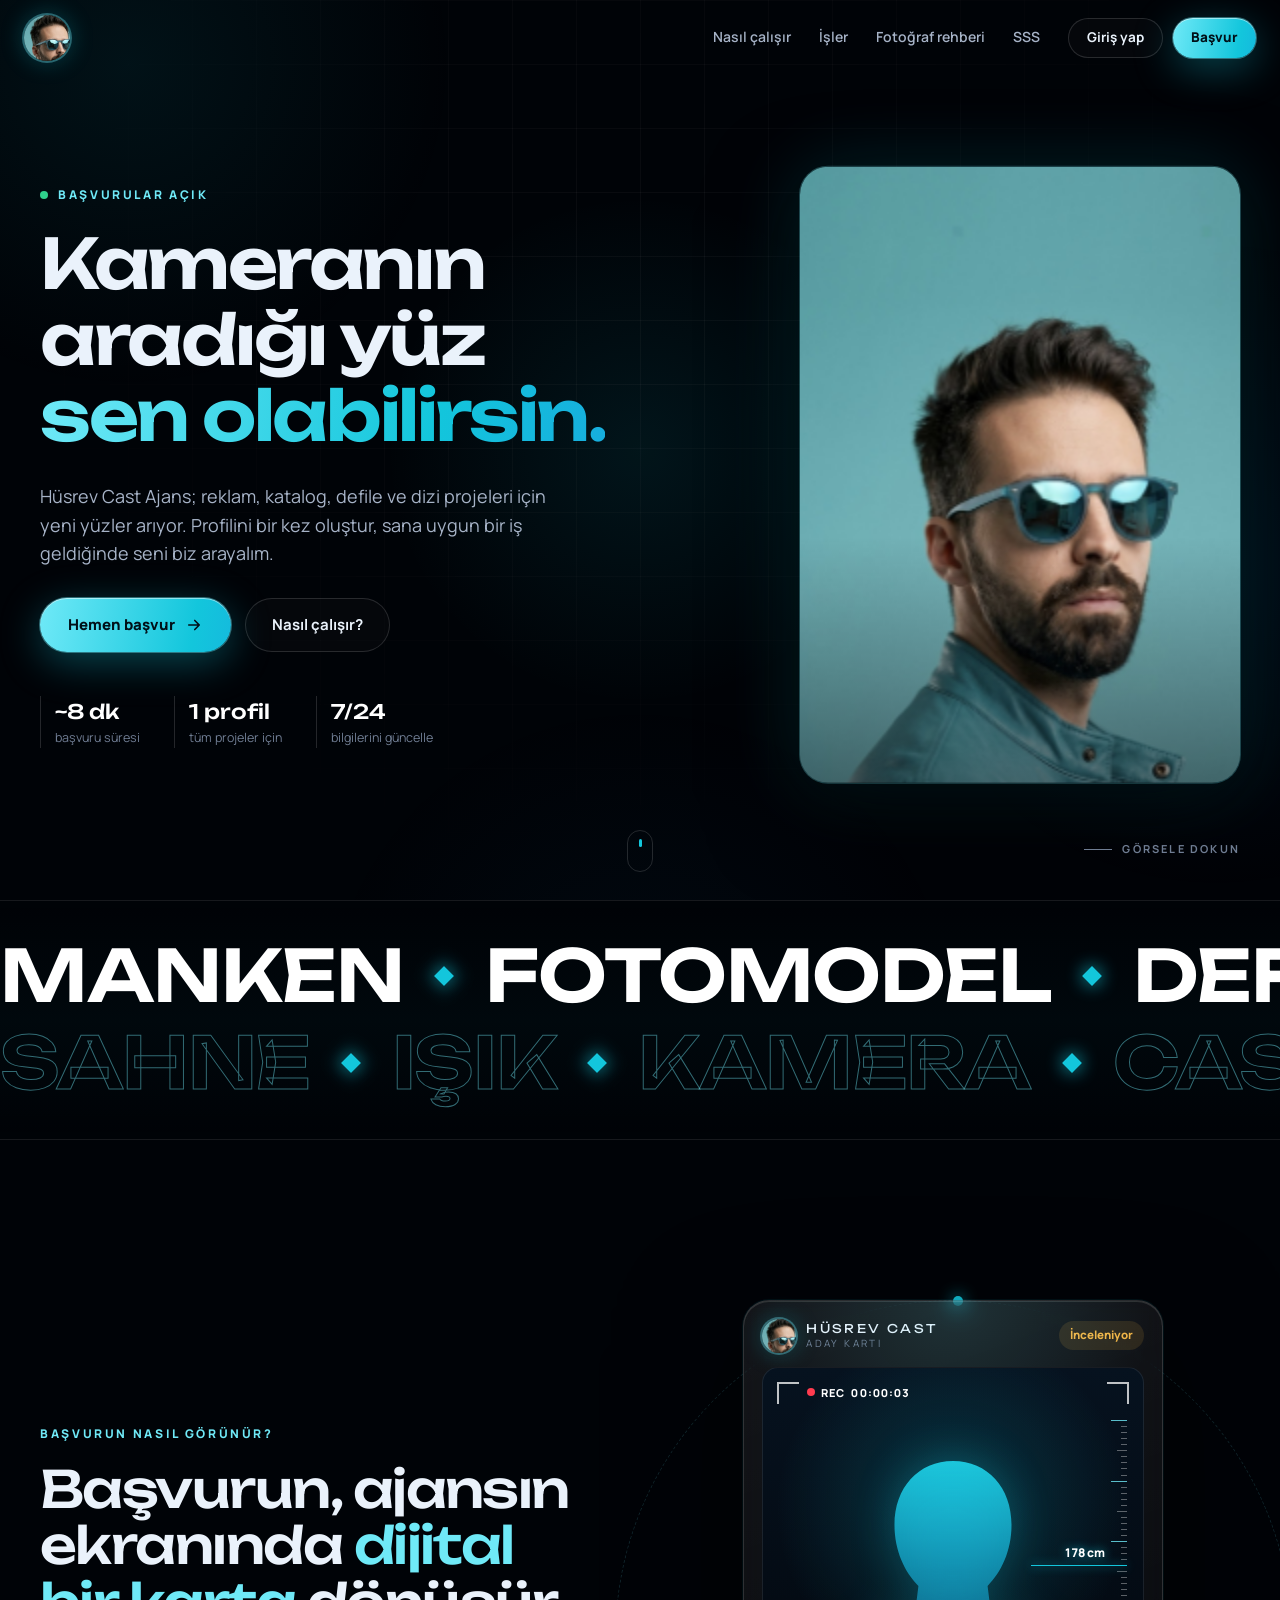
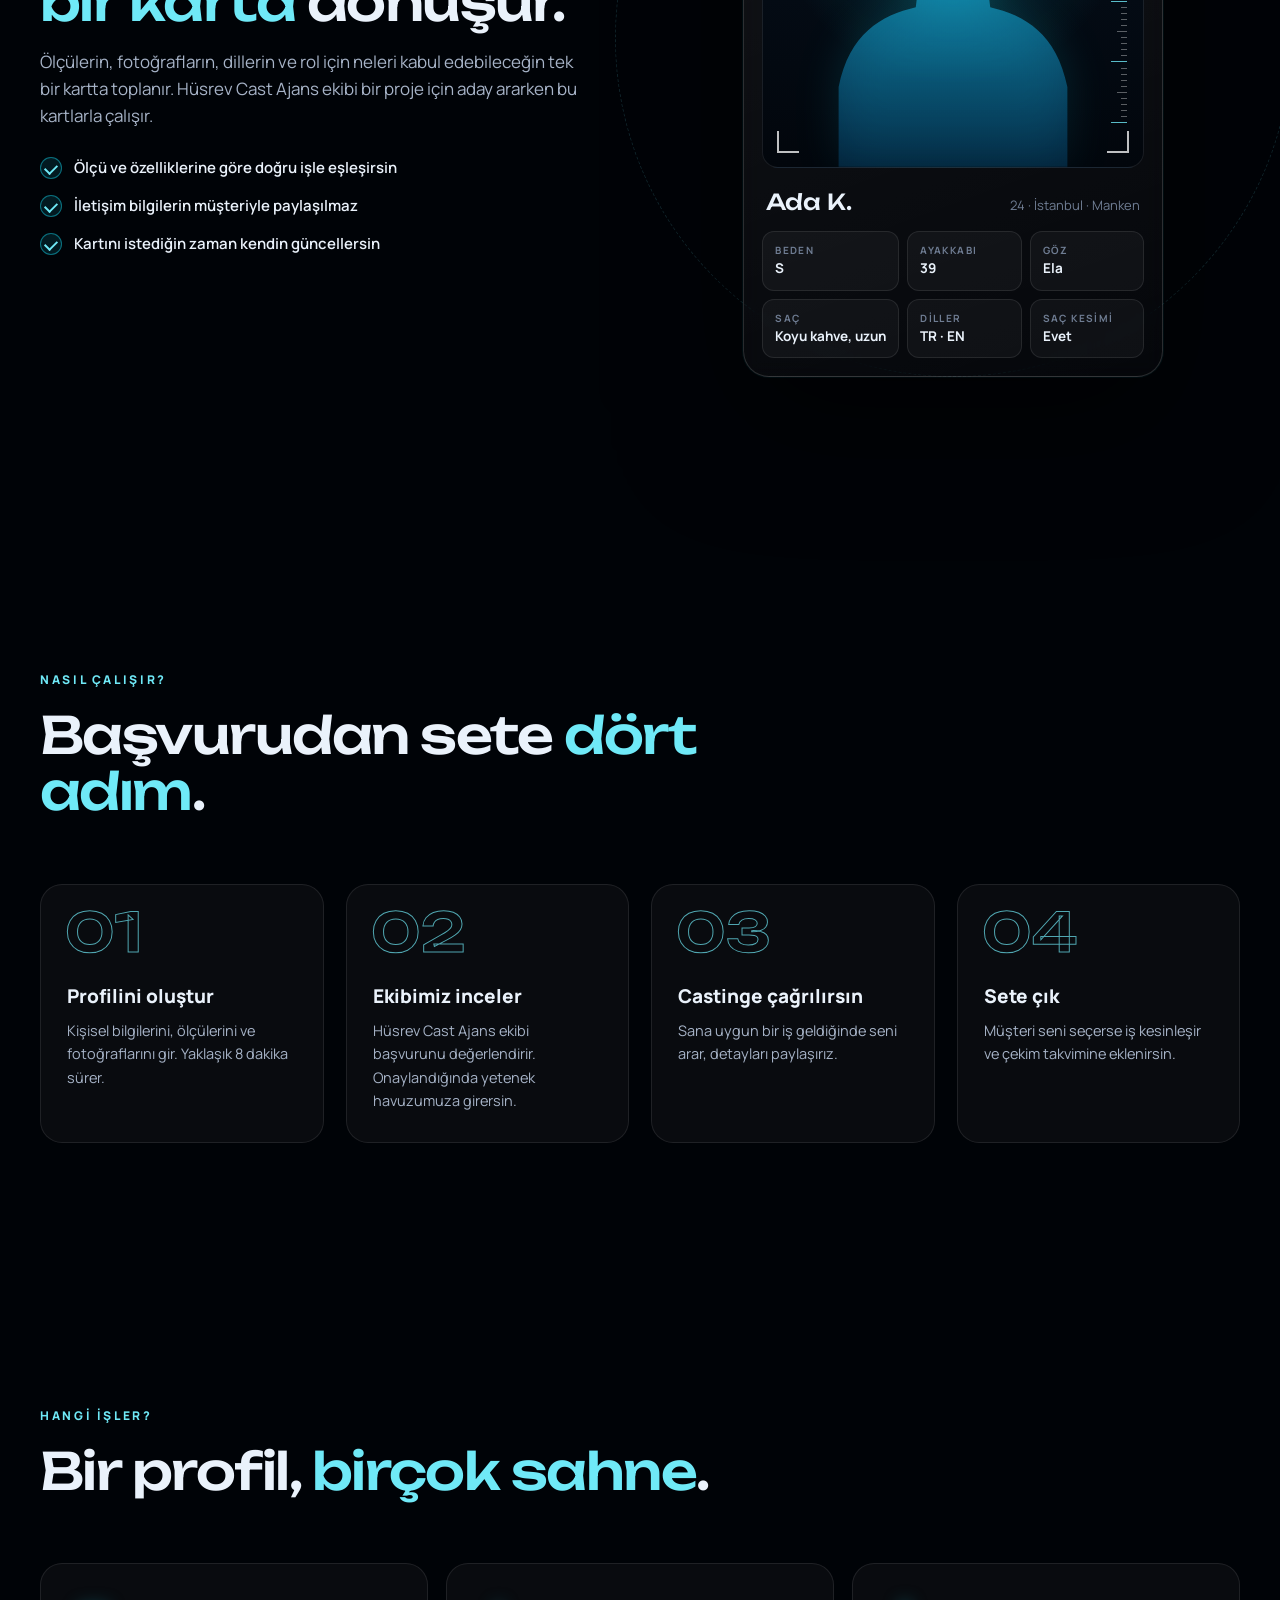
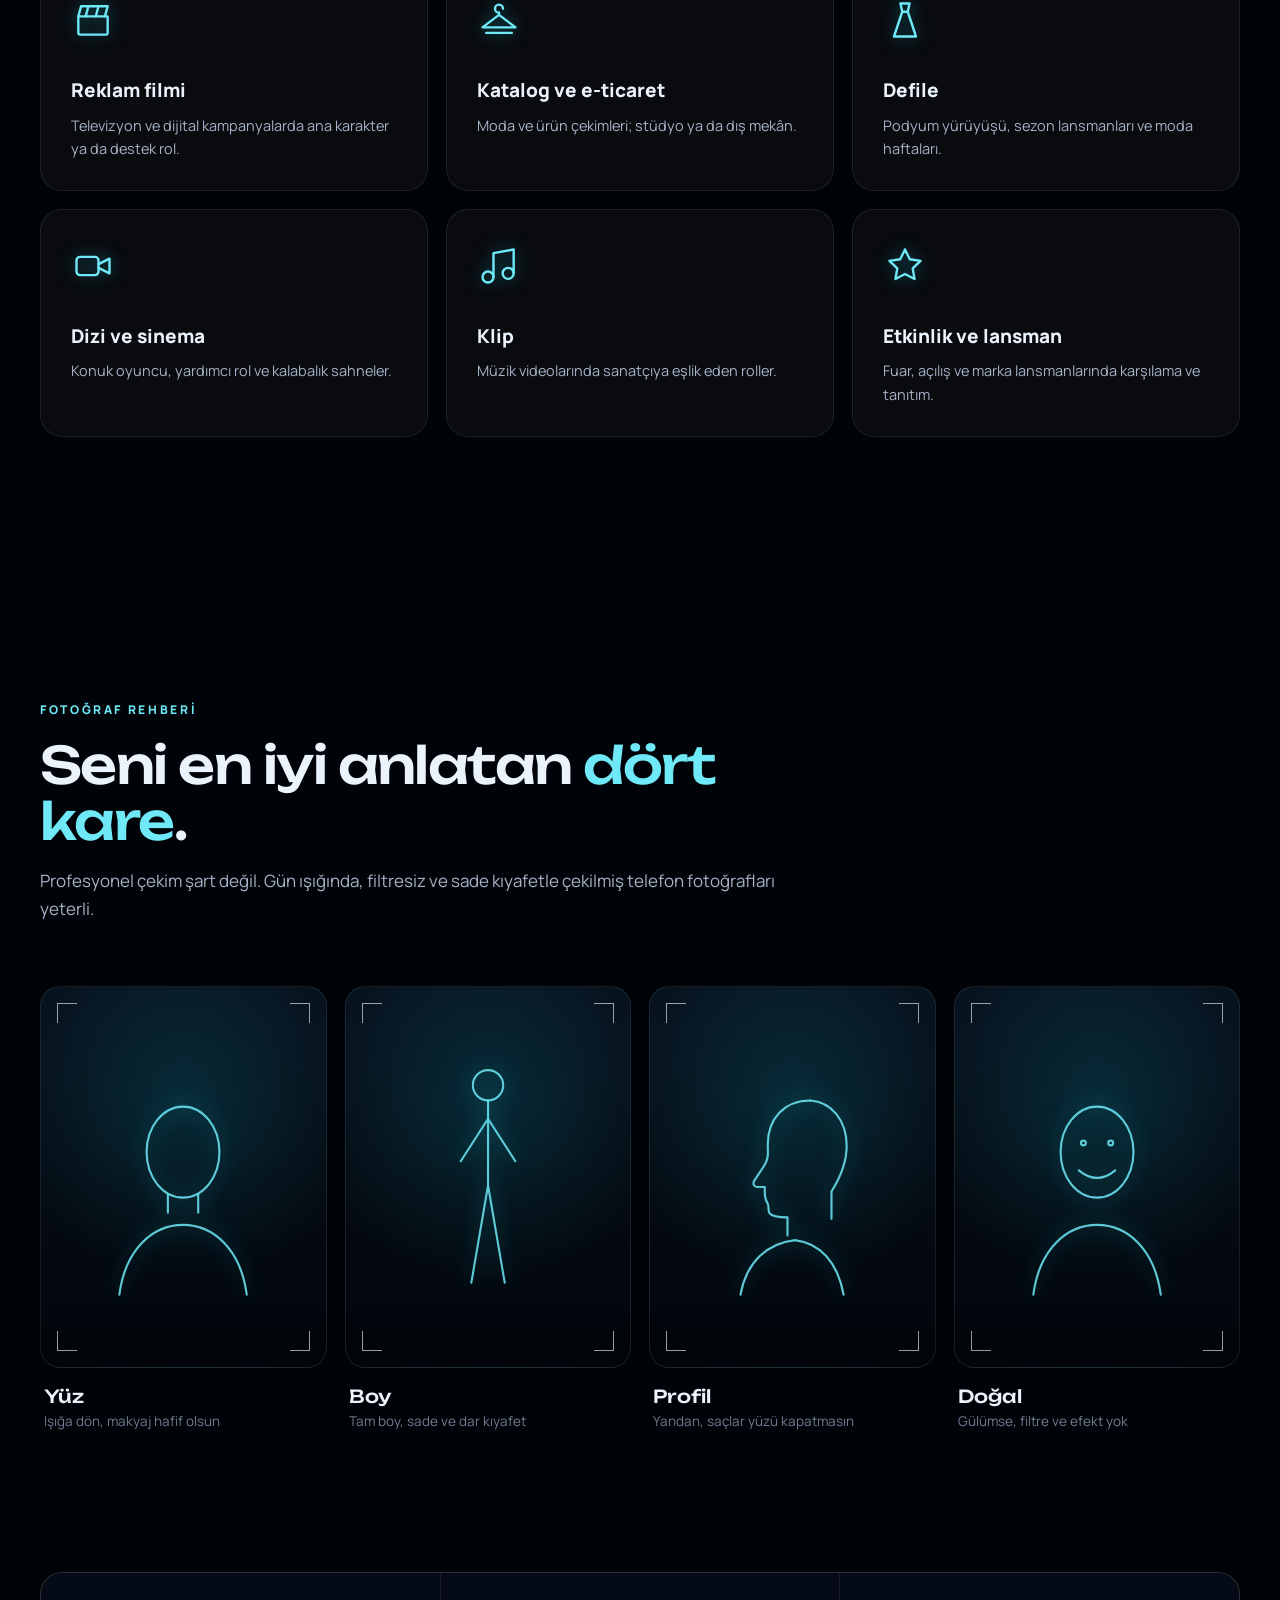
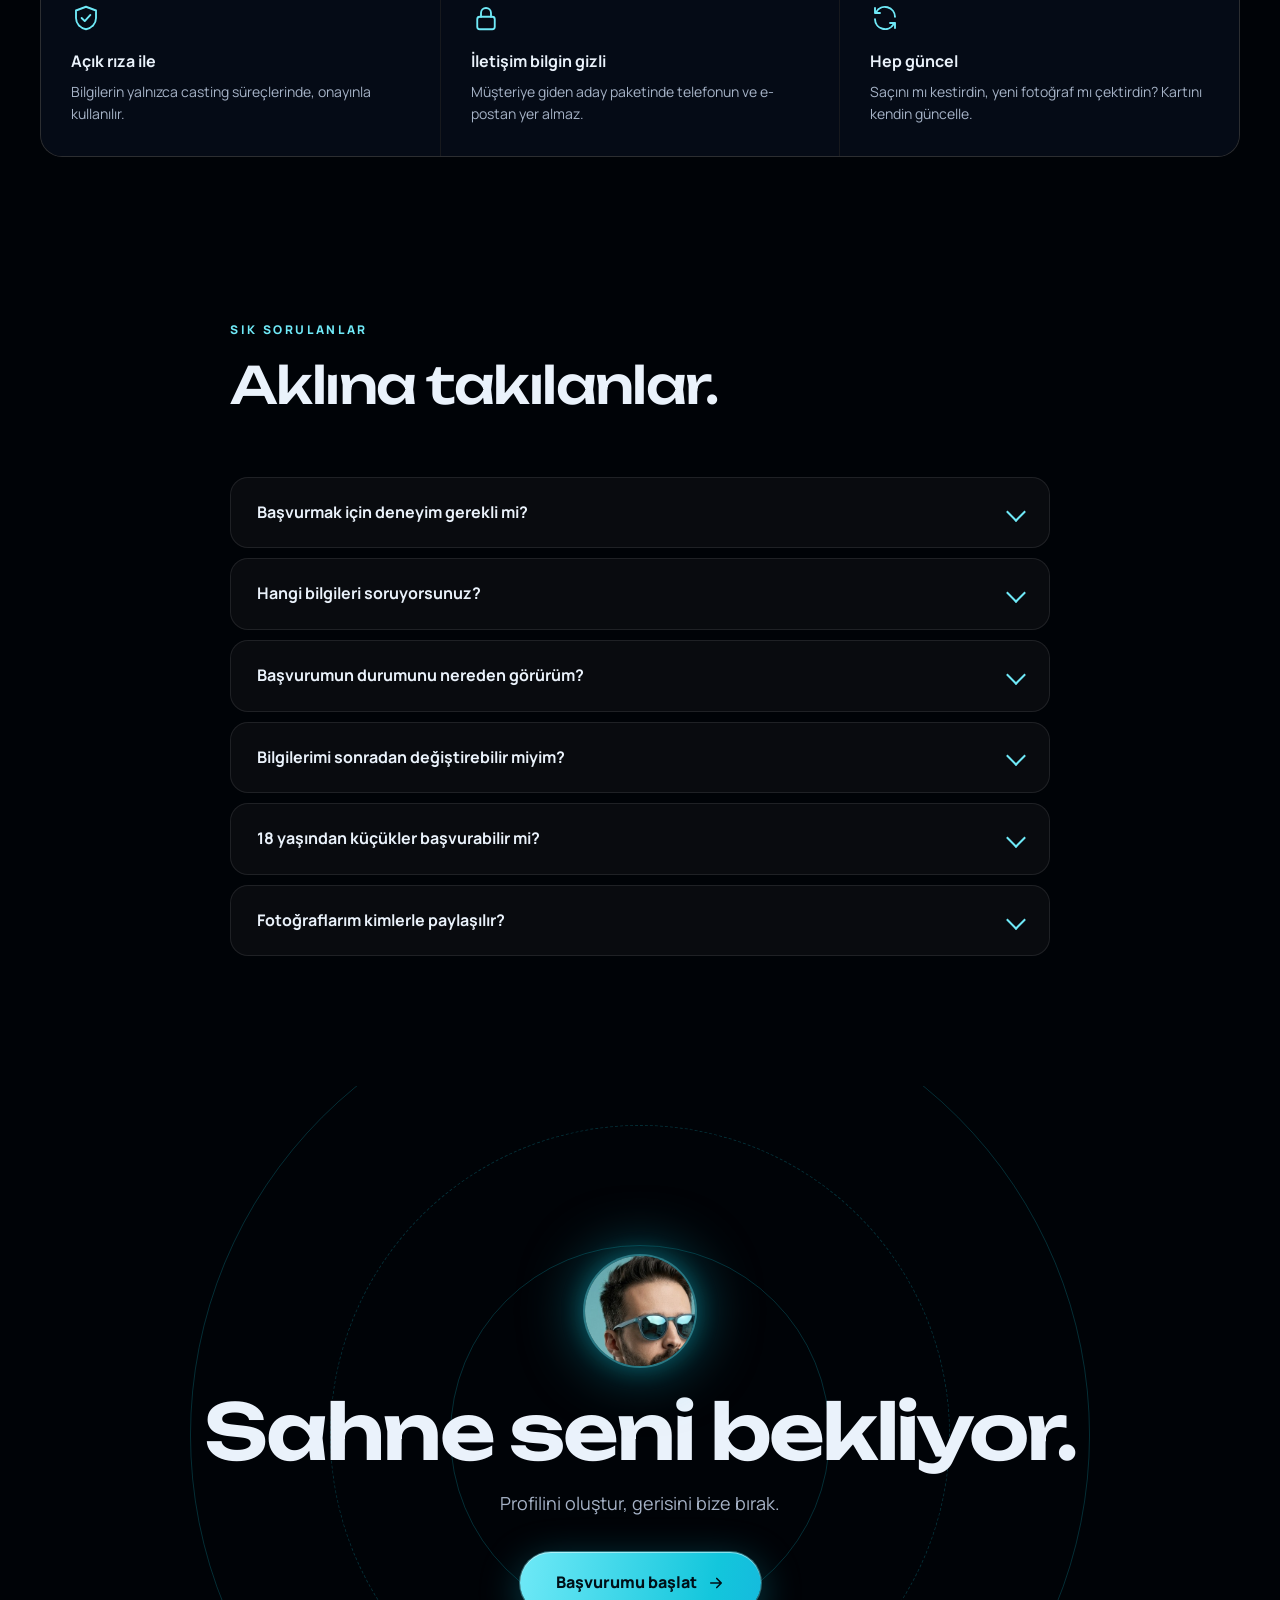
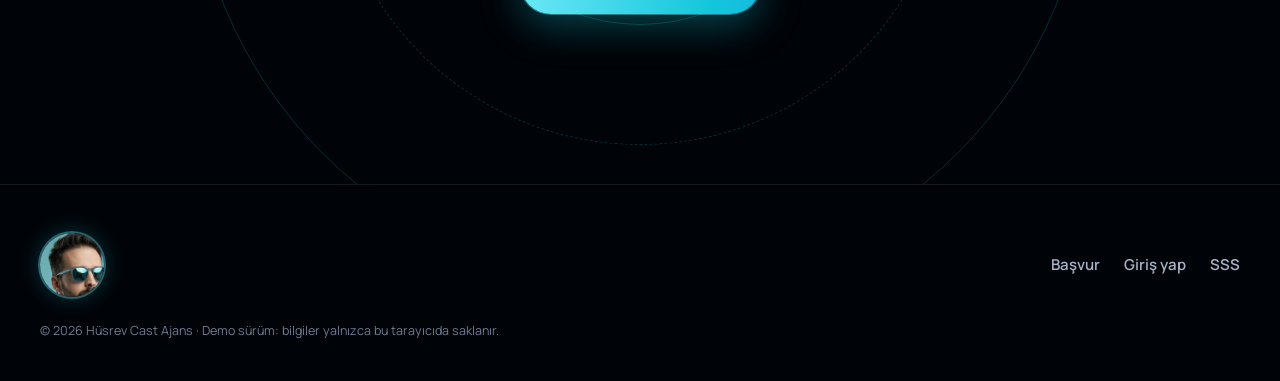
==== commit 7ecdd4ff: "Mobil düzeltmeler ve demo metinleri Co-Authored-By: Claude Opus 5.5 <noreply@anthropic.com>" ====
--- a/aday/index.html
+++ b/aday/index.html
@@ -207,7 +207,7 @@
       <div class="wrap foot-in">
         <img src="img/ajans-yuz.jpg" alt="" class="foot-logo yuz">
         <nav><a href="#/basvur">Başvur</a><a href="#/giris">Giriş yap</a><a href="#/" data-to="sss">SSS</a></nav>
-        <small>© 2026 Hüsrev Cast Ajans · Taslak sürüm — bu sayfa şimdilik yalnızca bu bilgisayarda çalışır.</small>
+        <small>© 2026 Hüsrev Cast Ajans · Demo sürüm: bilgiler yalnızca bu tarayıcıda saklanır.</small>
       </div>
     </footer>
   </main>
--- a/aday/aday.css
+++ b/aday/aday.css
@@ -25,6 +25,9 @@
 [hidden] { display: none !important; }
 html { scroll-behavior: auto; }
 html, body { margin: 0; }
+/* Telefonda süs öğeleri (ışık lekeleri, kayan yazı) sayfayı yana genişletmesin */
+html { overflow-x: hidden; }
+@supports (overflow: clip) { html, body { overflow-x: clip; } }
 body { background: var(--bg); color: var(--text); font-family: var(--font); font-size: 15px; line-height: 1.6; -webkit-font-smoothing: antialiased; overflow-x: hidden; }
 a { color: var(--cyan-2); text-decoration: none; }
 img { display: block; max-width: 100%; }
@@ -438,8 +441,8 @@
   .frames { grid-template-columns: 1fr 1fr; }
   .apply { grid-template-columns: 1fr; }
   .apply-side-in { position: static; min-height: 0; padding: 100px 24px 10px; }
-  .apply-steps { flex-direction: row; flex-wrap: wrap; gap: 6px 14px; }
-  .apply-steps li { font-size: 0; padding: 0; }
+  .apply-steps { flex-direction: row; flex-wrap: nowrap; justify-content: space-between; gap: 6px; }
+  .apply-steps li { font-size: 0; padding: 0; gap: 0; }
   .apply-steps li span { font-size: 12px; }
   .apply-tip { margin-top: 10px; }
   .apply-main { padding: 20px 20px 70px; }
